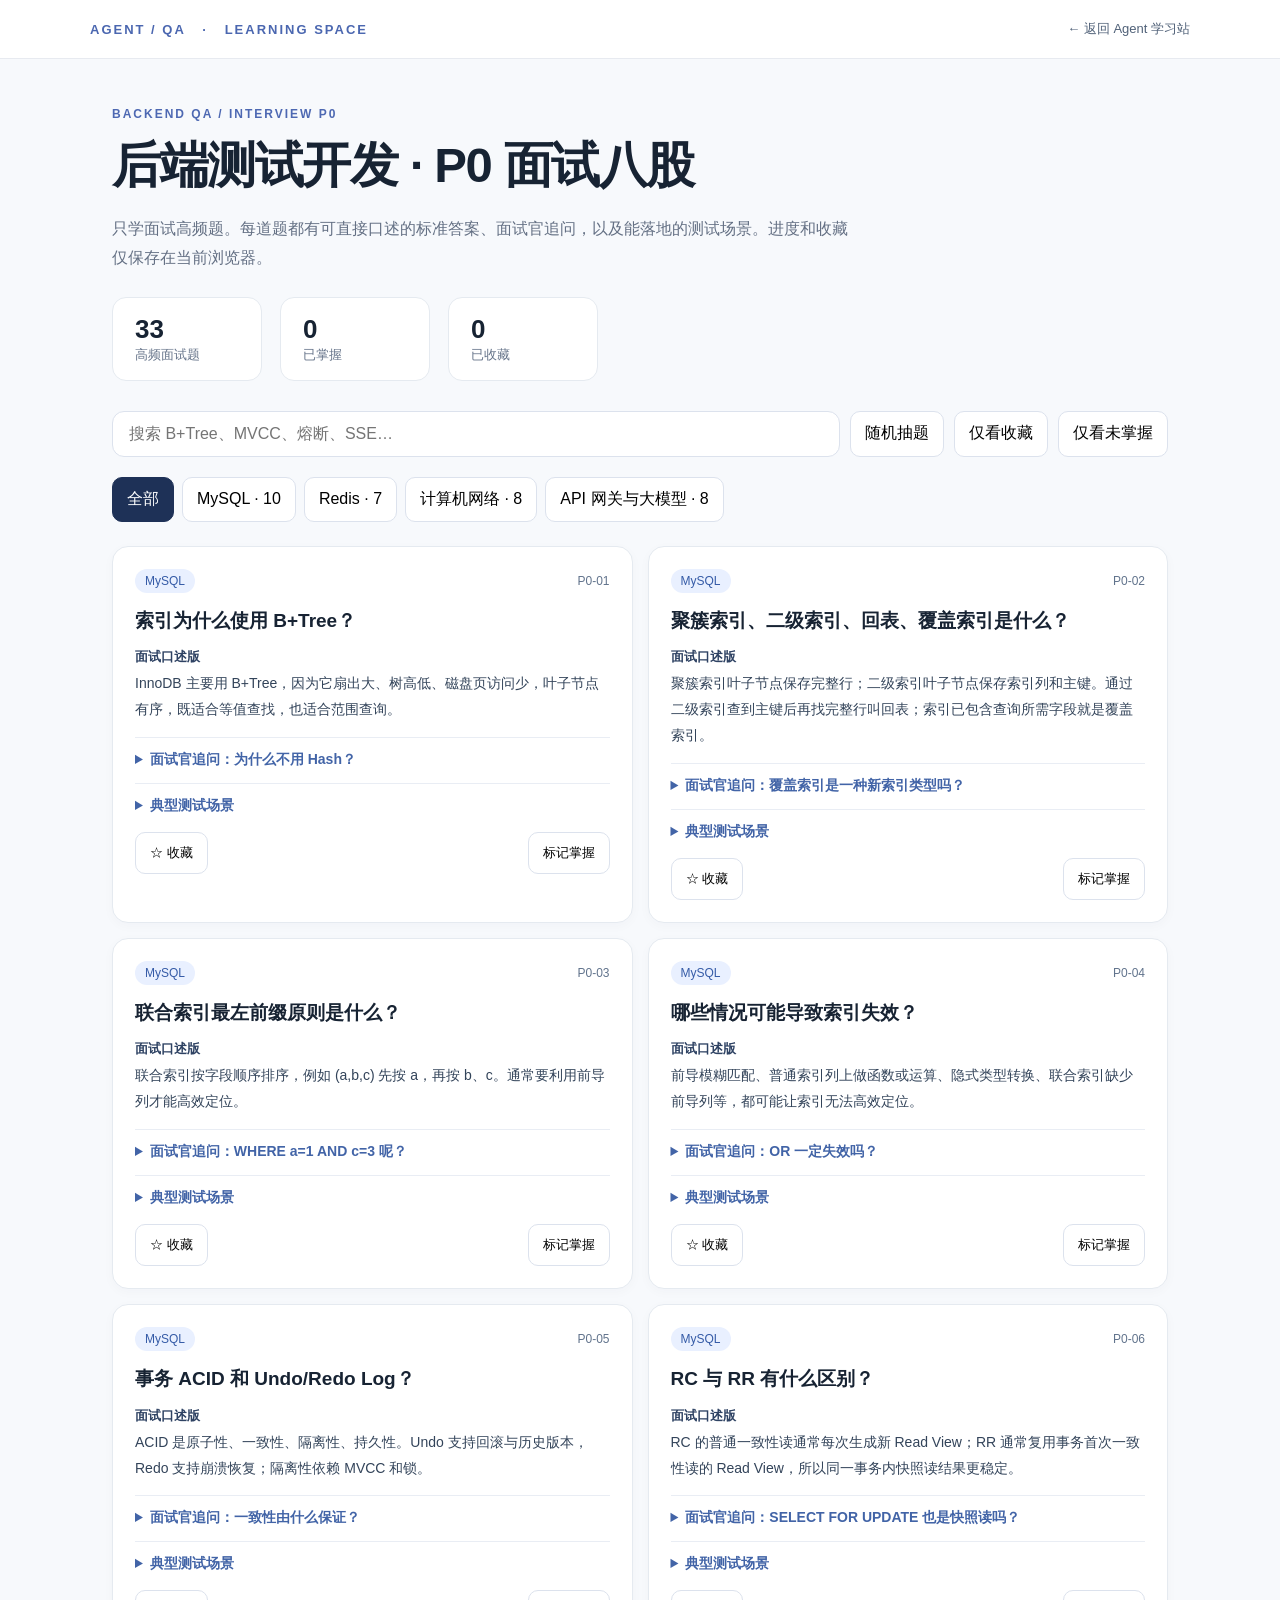
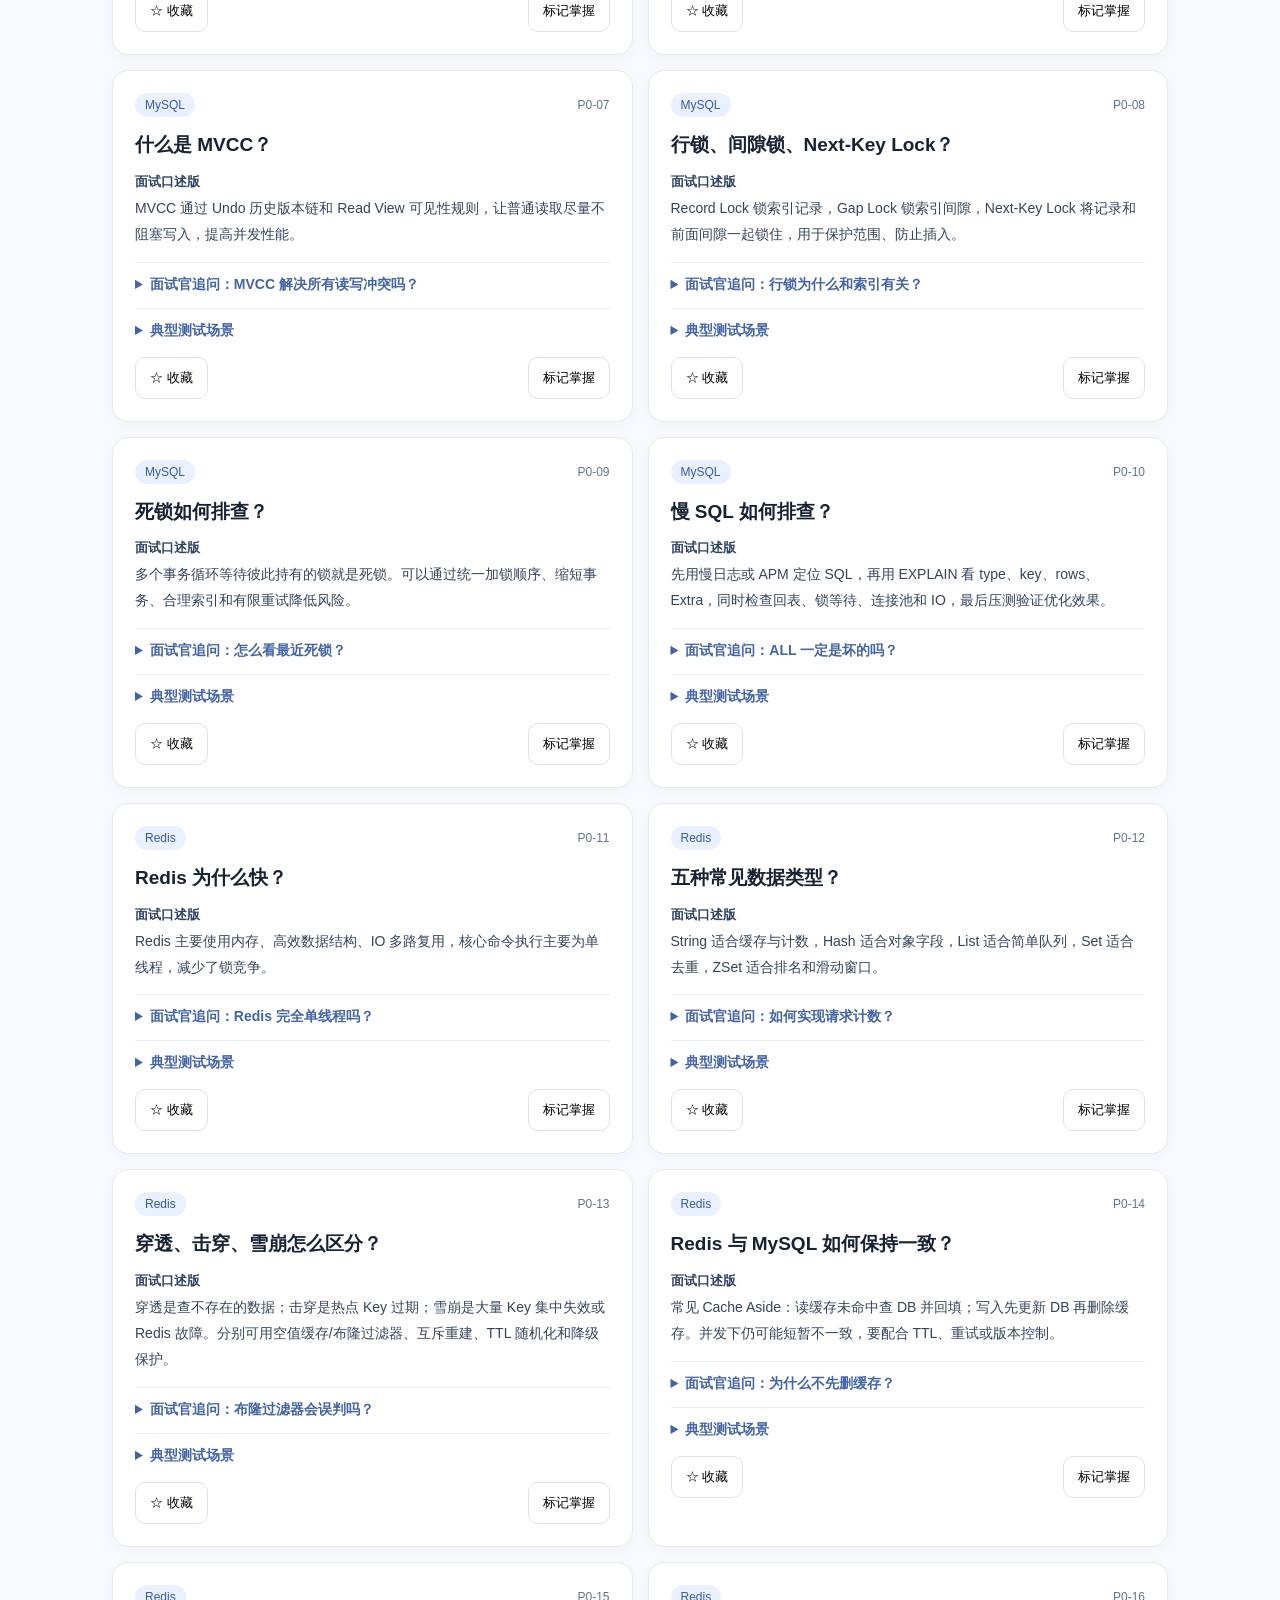
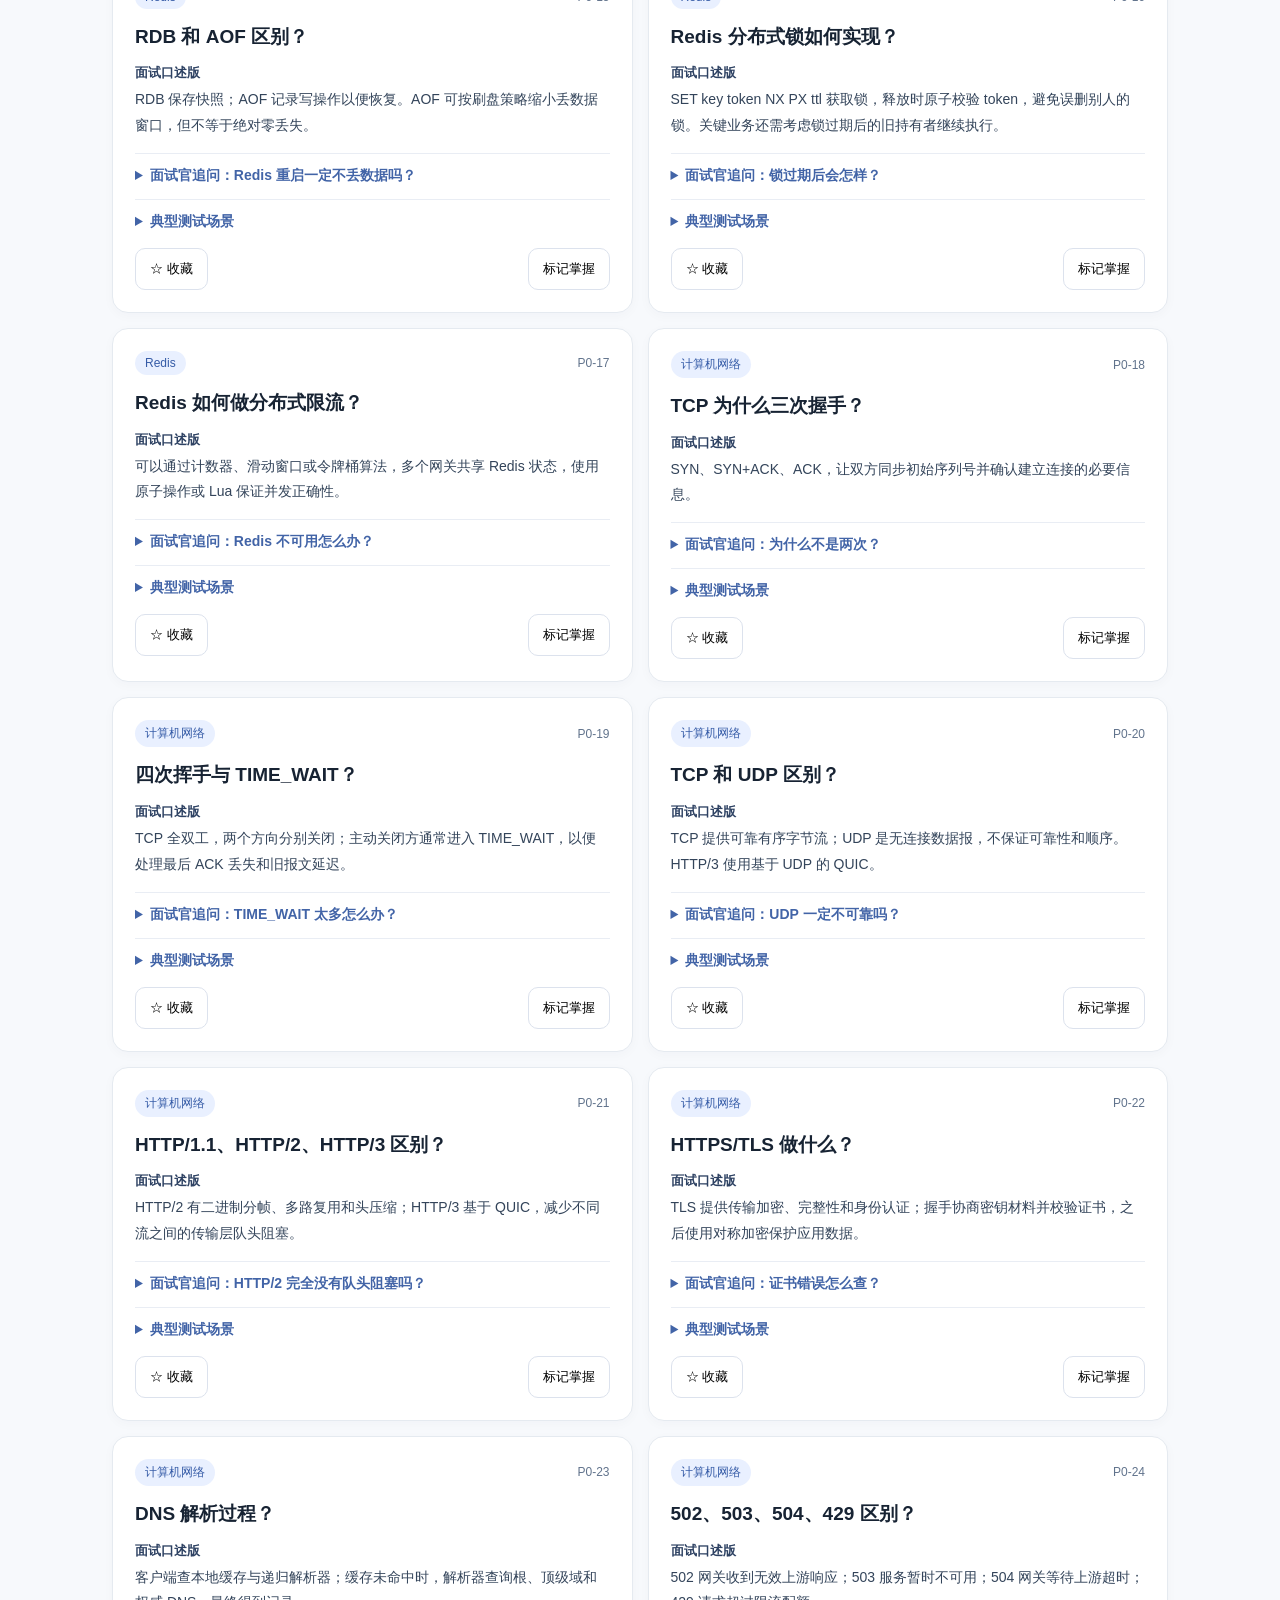
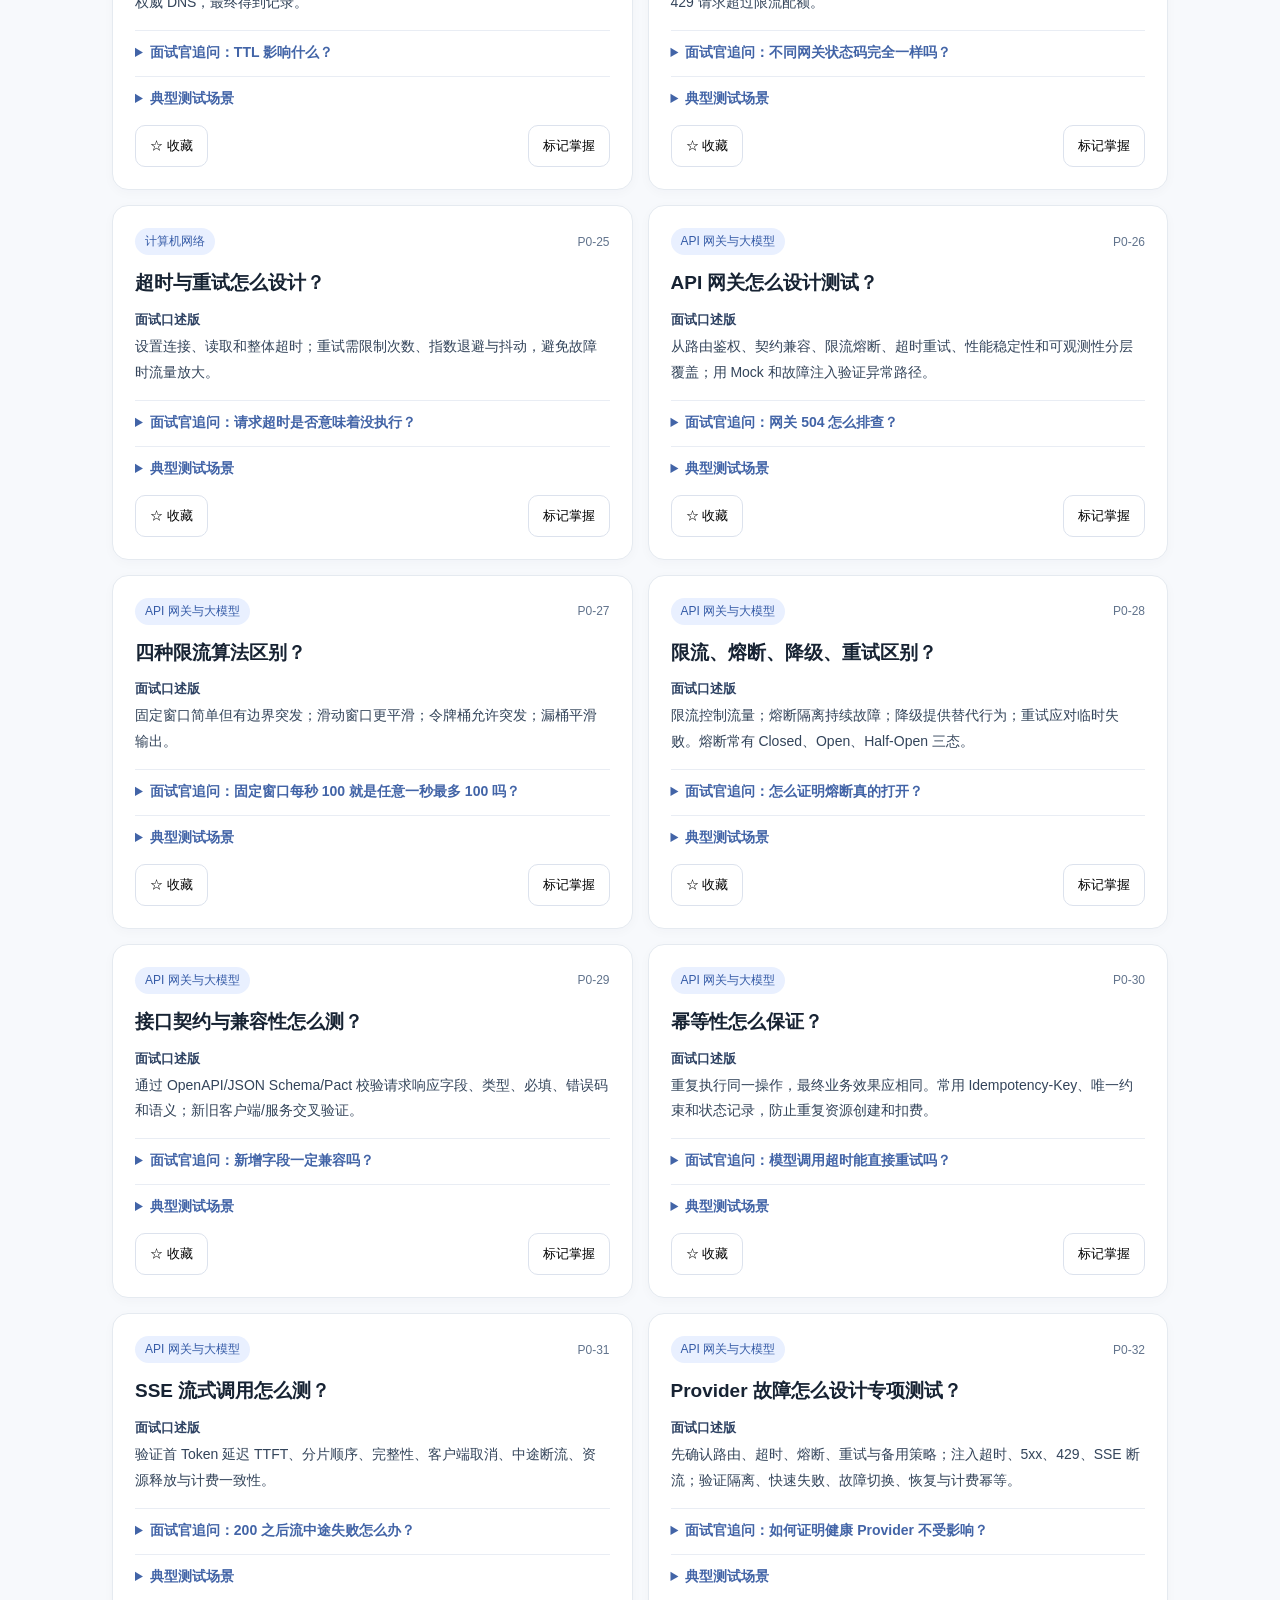
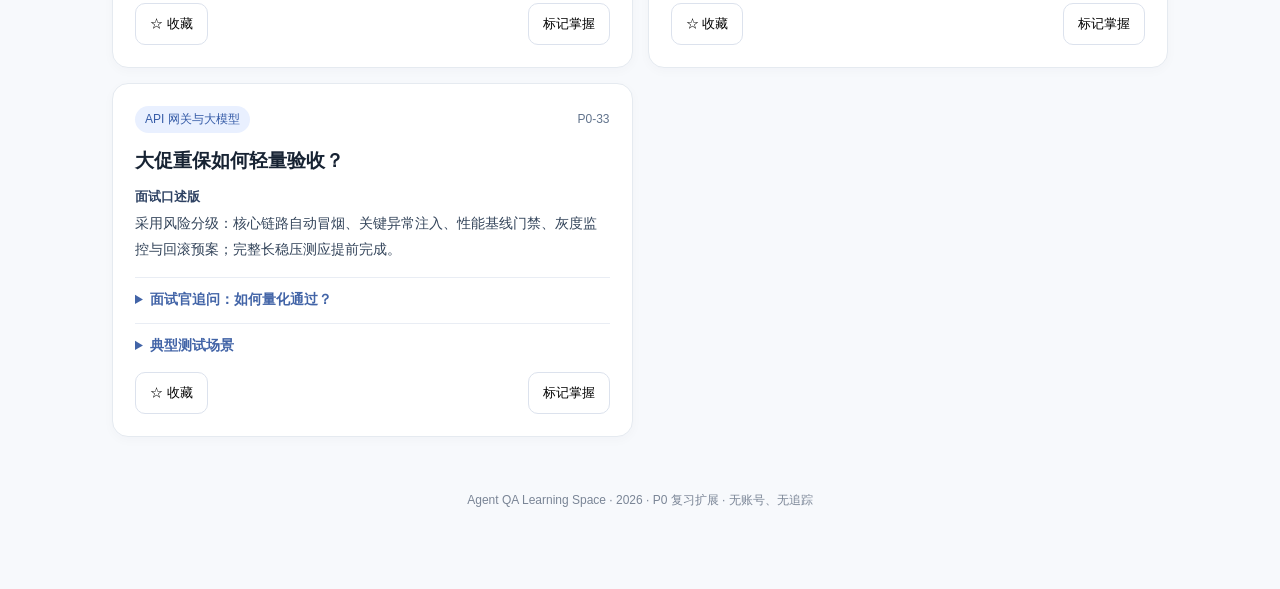
==== interview-p0/index.html @ be09062b "Add files via upload" ====
<!doctype html>
<html lang="zh-CN"><head><meta charset="utf-8"><meta name="viewport" content="width=device-width,initial-scale=1">
<title>P0 面试八股 · Agent QA 学习站</title><style>
:root{font-family:-apple-system,BlinkMacSystemFont,"Segoe UI",sans-serif;color:#172333;background:#f7f9fc}
*{box-sizing:border-box}body{margin:0}a{color:inherit}header{background:#fff;border-bottom:1px solid #e7eaf0;padding:20px max(22px,calc((100vw - 1100px)/2));display:flex;justify-content:space-between;align-items:center;gap:12px}
.brand{font-size:13px;letter-spacing:2px;font-weight:800;color:#4b67b0}.back{font-size:13px;text-decoration:none;color:#506178}
main{max-width:1100px;margin:auto;padding:48px 22px 80px}.eyebrow{font-size:12px;color:#4d68b2;letter-spacing:2px;font-weight:800}
h1{font-size:clamp(30px,5vw,49px);letter-spacing:-1.4px;margin:12px 0}p.lead{color:#647084;line-height:1.8;max-width:740px}
.stats{display:flex;gap:18px;flex-wrap:wrap;margin:24px 0 30px}.stat{background:white;border:1px solid #e5eaf0;padding:16px 22px;border-radius:14px;min-width:150px}.stat strong{font-size:26px;display:block}.stat small{color:#66748a}
.controls{display:flex;gap:10px;flex-wrap:wrap;margin:20px 0}.controls input{flex:1;min-width:220px;padding:13px 16px;border:1px solid #dce2ed;border-radius:12px;font:inherit}.controls button,.tabs button,.card button{border:1px solid #dce2ed;background:#fff;border-radius:10px;padding:11px 14px;cursor:pointer;font:inherit}.controls button:hover,.tabs button:hover,.card button:hover{border-color:#5478d1}
.tabs{display:flex;flex-wrap:wrap;gap:8px;margin:18px 0 24px}.tabs button.active{background:#1e3157;color:white;border-color:#1e3157}
.cards{display:grid;grid-template-columns:repeat(auto-fit,minmax(min(100%,450px),1fr));gap:15px}
.card{background:white;border:1px solid #e5eaf0;border-radius:16px;padding:22px;box-shadow:0 3px 12px #152a4b07}
.meta{display:flex;align-items:center;justify-content:space-between;gap:10px;color:#61738c;font-size:12px}.pill{background:#e9f0ff;color:#355ba7;border-radius:100px;padding:5px 10px}
h2{font-size:19px;line-height:1.45;margin:14px 0}.answer{line-height:1.85;color:#33445a;font-size:14px}.sub{font-weight:750;color:#2e4263;margin:14px 0 5px;font-size:13px}
details{border-top:1px solid #e9edf4;margin-top:14px;padding-top:13px}summary{cursor:pointer;color:#4264a7;font-size:14px;font-weight:700}details p{font-size:14px;line-height:1.7;color:#465a74}
.actions{display:flex;justify-content:space-between;align-items:center;margin-top:17px;gap:8px}.actions button{font-size:13px}.actions button.saved{background:#eaf7ef;color:#147e43;border-color:#c3e8d1}
footer{text-align:center;color:#7a8596;font-size:12px;margin-top:55px}.empty{padding:40px;text-align:center;color:#667}
</style></head>
<body><header><div class="brand">AGENT / QA &nbsp; · &nbsp; LEARNING SPACE</div><a class="back" href="../#/home">← 返回 Agent 学习站</a></header>
<main><div class="eyebrow">BACKEND QA / INTERVIEW P0</div><h1>后端测试开发 · P0 面试八股</h1>
<p class="lead">只学面试高频题。每道题都有可直接口述的标准答案、面试官追问，以及能落地的测试场景。进度和收藏仅保存在当前浏览器。</p>
<div class="stats"><div class="stat"><strong id="total">33</strong><small>高频面试题</small></div><div class="stat"><strong id="learned">0</strong><small>已掌握</small></div><div class="stat"><strong id="favorites">0</strong><small>已收藏</small></div></div>
<div class="controls"><input id="search" type="search" placeholder="搜索 B+Tree、MVCC、熔断、SSE…"><button id="random">随机抽题</button><button id="onlyFav">仅看收藏</button><button id="onlyTodo">仅看未掌握</button></div>
<div class="tabs" id="tabs"></div><div class="cards" id="cards"></div>
<footer>Agent QA Learning Space · 2026 · P0 复习扩展 · 无账号、无追踪</footer></main>
<script>
const questions=[{"id": "p0-01", "category": "MySQL", "question": "索引为什么使用 B+Tree？", "answer": "InnoDB 主要用 B+Tree，因为它扇出大、树高低、磁盘页访问少，叶子节点有序，既适合等值查找，也适合范围查询。", "followup": "为什么不用 Hash？", "followupAnswer": "Hash 适合等值定位，不支持普通 B+Tree 那样的有序范围扫描。", "test": "构造百万行数据，对比索引和全表扫描的执行计划、扫描行数与 P99。"}, {"id": "p0-02", "category": "MySQL", "question": "聚簇索引、二级索引、回表、覆盖索引是什么？", "answer": "聚簇索引叶子节点保存完整行；二级索引叶子节点保存索引列和主键。通过二级索引查到主键后再找完整行叫回表；索引已包含查询所需字段就是覆盖索引。", "followup": "覆盖索引是一种新索引类型吗？", "followupAnswer": "不是，是查询能够直接从索引获取全部所需字段的情况。", "test": "对比 SELECT * 和仅查索引列，检查 EXPLAIN 的 key、Extra 与耗时。"}, {"id": "p0-03", "category": "MySQL", "question": "联合索引最左前缀原则是什么？", "answer": "联合索引按字段顺序排序，例如 (a,b,c) 先按 a，再按 b、c。通常要利用前导列才能高效定位。", "followup": "WHERE a=1 AND c=3 呢？", "followupAnswer": "通常可以用 a 定位，c 可能参与索引条件过滤；是否使用取决于执行计划。", "test": "设计 a、ab、abc、b、ac 条件，对比 EXPLAIN。"}, {"id": "p0-04", "category": "MySQL", "question": "哪些情况可能导致索引失效？", "answer": "前导模糊匹配、普通索引列上做函数或运算、隐式类型转换、联合索引缺少前导列等，都可能让索引无法高效定位。", "followup": "OR 一定失效吗？", "followupAnswer": "不一定，优化器可能选择 Index Merge 等执行计划。", "test": "针对不同 WHERE 写法运行 EXPLAIN，并验证实际扫描量。"}, {"id": "p0-05", "category": "MySQL", "question": "事务 ACID 和 Undo/Redo Log？", "answer": "ACID 是原子性、一致性、隔离性、持久性。Undo 支持回滚与历史版本，Redo 支持崩溃恢复；隔离性依赖 MVCC 和锁。", "followup": "一致性由什么保证？", "followupAnswer": "数据库约束、事务机制与正确的业务逻辑共同保证。", "test": "模拟多步骤写入中途失败，验证回滚和业务约束。"}, {"id": "p0-06", "category": "MySQL", "question": "RC 与 RR 有什么区别？", "answer": "RC 的普通一致性读通常每次生成新 Read View；RR 通常复用事务首次一致性读的 Read View，所以同一事务内快照读结果更稳定。", "followup": "SELECT FOR UPDATE 也是快照读吗？", "followupAnswer": "不是，它是当前读，行为不同于普通 SELECT。", "test": "两个事务交错读写，分别在 RC 和 RR 下验证读取结果。"}, {"id": "p0-07", "category": "MySQL", "question": "什么是 MVCC？", "answer": "MVCC 通过 Undo 历史版本链和 Read View 可见性规则，让普通读取尽量不阻塞写入，提高并发性能。", "followup": "MVCC 解决所有读写冲突吗？", "followupAnswer": "不是，当前读和写入仍需要锁机制。", "test": "并发更新时验证普通 SELECT 与 SELECT FOR UPDATE 的行为。"}, {"id": "p0-08", "category": "MySQL", "question": "行锁、间隙锁、Next-Key Lock？", "answer": "Record Lock 锁索引记录，Gap Lock 锁索引间隙，Next-Key Lock 将记录和前面间隙一起锁住，用于保护范围、防止插入。", "followup": "行锁为什么和索引有关？", "followupAnswer": "InnoDB 行级锁主要加在索引记录上，访问路径会影响锁定范围。", "test": "两个事务执行范围更新和插入，验证锁等待及超时。"}, {"id": "p0-09", "category": "MySQL", "question": "死锁如何排查？", "answer": "多个事务循环等待彼此持有的锁就是死锁。可以通过统一加锁顺序、缩短事务、合理索引和有限重试降低风险。", "followup": "怎么看最近死锁？", "followupAnswer": "SHOW ENGINE INNODB STATUS。", "test": "两事务反向更新两行，验证死锁检测、回滚和重试。"}, {"id": "p0-10", "category": "MySQL", "question": "慢 SQL 如何排查？", "answer": "先用慢日志或 APM 定位 SQL，再用 EXPLAIN 看 type、key、rows、Extra，同时检查回表、锁等待、连接池和 IO，最后压测验证优化效果。", "followup": "ALL 一定是坏的吗？", "followupAnswer": "不是，小表全表扫描可能更快。", "test": "对比优化前后的 P95/P99、扫描行数和资源使用率。"}, {"id": "p0-11", "category": "Redis", "question": "Redis 为什么快？", "answer": "Redis 主要使用内存、高效数据结构、IO 多路复用，核心命令执行主要为单线程，减少了锁竞争。", "followup": "Redis 完全单线程吗？", "followupAnswer": "不是，网络 IO、持久化等可以使用其他线程或进程。", "test": "压测 GET/SET，观察吞吐、延迟与内存。"}, {"id": "p0-12", "category": "Redis", "question": "五种常见数据类型？", "answer": "String 适合缓存与计数，Hash 适合对象字段，List 适合简单队列，Set 适合去重，ZSet 适合排名和滑动窗口。", "followup": "如何实现请求计数？", "followupAnswer": "可以用 INCR；计数与 TTL 需要原子化组合以避免竞态。", "test": "并发计数检查是否丢增量、是否正确过期。"}, {"id": "p0-13", "category": "Redis", "question": "穿透、击穿、雪崩怎么区分？", "answer": "穿透是查不存在的数据；击穿是热点 Key 过期；雪崩是大量 Key 集中失效或 Redis 故障。分别可用空值缓存/布隆过滤器、互斥重建、TTL 随机化和降级保护。", "followup": "布隆过滤器会误判吗？", "followupAnswer": "可能误判存在，正常情况下不会误判已加入元素不存在。", "test": "模拟不存在 Key、热点 Key 过期和批量 TTL 到期。"}, {"id": "p0-14", "category": "Redis", "question": "Redis 与 MySQL 如何保持一致？", "answer": "常见 Cache Aside：读缓存未命中查 DB 并回填；写入先更新 DB 再删除缓存。并发下仍可能短暂不一致，要配合 TTL、重试或版本控制。", "followup": "为什么不先删缓存？", "followupAnswer": "可能在数据库更新前被其他请求回填旧值。", "test": "注入删除缓存失败和并发旧值回填。"}, {"id": "p0-15", "category": "Redis", "question": "RDB 和 AOF 区别？", "answer": "RDB 保存快照；AOF 记录写操作以便恢复。AOF 可按刷盘策略缩小丢数据窗口，但不等于绝对零丢失。", "followup": "Redis 重启一定不丢数据吗？", "followupAnswer": "不一定，取决于持久化和故障时机。", "test": "写入后模拟进程故障，核对恢复结果。"}, {"id": "p0-16", "category": "Redis", "question": "Redis 分布式锁如何实现？", "answer": "SET key token NX PX ttl 获取锁，释放时原子校验 token，避免误删别人的锁。关键业务还需考虑锁过期后的旧持有者继续执行。", "followup": "锁过期后会怎样？", "followupAnswer": "可能两个客户端同时执行，需 fencing token 或条件更新保护关键写入。", "test": "模拟锁过期、客户端卡顿和竞争释放。"}, {"id": "p0-17", "category": "Redis", "question": "Redis 如何做分布式限流？", "answer": "可以通过计数器、滑动窗口或令牌桶算法，多个网关共享 Redis 状态，使用原子操作或 Lua 保证并发正确性。", "followup": "Redis 不可用怎么办？", "followupAnswer": "按业务设计 Fail-open 或 Fail-closed，并验证告警与恢复。", "test": "多网关并发验证全局阈值、租户隔离与窗口边界。"}, {"id": "p0-18", "category": "计算机网络", "question": "TCP 为什么三次握手？", "answer": "SYN、SYN+ACK、ACK，让双方同步初始序列号并确认建立连接的必要信息。", "followup": "为什么不是两次？", "followupAnswer": "服务端需要确认客户端收到了自己的 SYN。", "test": "模拟连接建立超时和 SYN 丢包。"}, {"id": "p0-19", "category": "计算机网络", "question": "四次挥手与 TIME_WAIT？", "answer": "TCP 全双工，两个方向分别关闭；主动关闭方通常进入 TIME_WAIT，以便处理最后 ACK 丢失和旧报文延迟。", "followup": "TIME_WAIT 太多怎么办？", "followupAnswer": "优先检查短连接频率和连接复用，避免盲目改系统参数。", "test": "压测短连接，观察端口和连接状态。"}, {"id": "p0-20", "category": "计算机网络", "question": "TCP 和 UDP 区别？", "answer": "TCP 提供可靠有序字节流；UDP 是无连接数据报，不保证可靠性和顺序。HTTP/3 使用基于 UDP 的 QUIC。", "followup": "UDP 一定不可靠吗？", "followupAnswer": "UDP 本身不保证，但应用层协议可以实现可靠性。", "test": "注入丢包、乱序和延迟。"}, {"id": "p0-21", "category": "计算机网络", "question": "HTTP/1.1、HTTP/2、HTTP/3 区别？", "answer": "HTTP/2 有二进制分帧、多路复用和头压缩；HTTP/3 基于 QUIC，减少不同流之间的传输层队头阻塞。", "followup": "HTTP/2 完全没有队头阻塞吗？", "followupAnswer": "不是，仍可能受到 TCP 层队头阻塞影响。", "test": "验证协议协商、连接复用和并发流。"}, {"id": "p0-22", "category": "计算机网络", "question": "HTTPS/TLS 做什么？", "answer": "TLS 提供传输加密、完整性和身份认证；握手协商密钥材料并校验证书，之后使用对称加密保护应用数据。", "followup": "证书错误怎么查？", "followupAnswer": "检查过期、域名匹配、信任链和 TLS 兼容性。", "test": "模拟过期证书和错误域名。"}, {"id": "p0-23", "category": "计算机网络", "question": "DNS 解析过程？", "answer": "客户端查本地缓存与递归解析器；缓存未命中时，解析器查询根、顶级域和权威 DNS，最终得到记录。", "followup": "TTL 影响什么？", "followupAnswer": "影响缓存有效时间和变更传播速度。", "test": "模拟解析失败、超时和切换 IP。"}, {"id": "p0-24", "category": "计算机网络", "question": "502、503、504、429 区别？", "answer": "502 网关收到无效上游响应；503 服务暂时不可用；504 网关等待上游超时；429 请求超过限流配额。", "followup": "不同网关状态码完全一样吗？", "followupAnswer": "不一定，要以产品映射规则和配置为准。", "test": "注入连接重置、过载、延迟和限流。"}, {"id": "p0-25", "category": "计算机网络", "question": "超时与重试怎么设计？", "answer": "设置连接、读取和整体超时；重试需限制次数、指数退避与抖动，避免故障时流量放大。", "followup": "请求超时是否意味着没执行？", "followupAnswer": "不意味着，可能服务端已完成但响应丢失。", "test": "模拟请求已执行但响应丢失，验证幂等。"}, {"id": "p0-26", "category": "API 网关与大模型", "question": "API 网关怎么设计测试？", "answer": "从路由鉴权、契约兼容、限流熔断、超时重试、性能稳定性和可观测性分层覆盖；用 Mock 和故障注入验证异常路径。", "followup": "网关 504 怎么排查？", "followupAnswer": "通过 Trace 区分连接上游超时、首字节超时和读取超时。", "test": "用可控 Mock Provider 覆盖 200、429、5xx、超时、断流。"}, {"id": "p0-27", "category": "API 网关与大模型", "question": "四种限流算法区别？", "answer": "固定窗口简单但有边界突发；滑动窗口更平滑；令牌桶允许突发；漏桶平滑输出。", "followup": "固定窗口每秒 100 就是任意一秒最多 100 吗？", "followupAnswer": "不是，窗口边界可能短时间通过更多。", "test": "测试临界阈值、边界突发、分布式全局计数。"}, {"id": "p0-28", "category": "API 网关与大模型", "question": "限流、熔断、降级、重试区别？", "answer": "限流控制流量；熔断隔离持续故障；降级提供替代行为；重试应对临时失败。熔断常有 Closed、Open、Half-Open 三态。", "followup": "怎么证明熔断真的打开？", "followupAnswer": "不仅看响应，还要检查故障 Provider 实际收到的请求数下降。", "test": "模拟持续 5xx、冷却期、半开探测与恢复。"}, {"id": "p0-29", "category": "API 网关与大模型", "question": "接口契约与兼容性怎么测？", "answer": "通过 OpenAPI/JSON Schema/Pact 校验请求响应字段、类型、必填、错误码和语义；新旧客户端/服务交叉验证。", "followup": "新增字段一定兼容吗？", "followupAnswer": "不一定，严格拒绝未知字段的客户端可能失败。", "test": "删除字段、改类型、改必填和错误码变更回归。"}, {"id": "p0-30", "category": "API 网关与大模型", "question": "幂等性怎么保证？", "answer": "重复执行同一操作，最终业务效果应相同。常用 Idempotency-Key、唯一约束和状态记录，防止重复资源创建和扣费。", "followup": "模型调用超时能直接重试吗？", "followupAnswer": "不能盲目重试，模型可能已执行或计费。", "test": "相同 Key 并发提交、响应丢失后重试。"}, {"id": "p0-31", "category": "API 网关与大模型", "question": "SSE 流式调用怎么测？", "answer": "验证首 Token 延迟 TTFT、分片顺序、完整性、客户端取消、中途断流、资源释放与计费一致性。", "followup": "200 之后流中途失败怎么办？", "followupAnswer": "HTTP 状态码通常不能改为 500，需要流内错误或异常关闭语义。", "test": "输出部分 Token 后断连、慢客户端和取消。"}, {"id": "p0-32", "category": "API 网关与大模型", "question": "Provider 故障怎么设计专项测试？", "answer": "先确认路由、超时、熔断、重试与备用策略；注入超时、5xx、429、SSE 断流；验证隔离、快速失败、故障切换、恢复与计费幂等。", "followup": "如何证明健康 Provider 不受影响？", "followupAnswer": "同时测健康 Provider 的成功率、P99 和吞吐，检查共享连接池与队列。", "test": "A 故障、B/C 正常，检查熔断前后和恢复期指标。"}, {"id": "p0-33", "category": "API 网关与大模型", "question": "大促重保如何轻量验收？", "answer": "采用风险分级：核心链路自动冒烟、关键异常注入、性能基线门禁、灰度监控与回滚预案；完整长稳压测应提前完成。", "followup": "如何量化通过？", "followupAnswer": "按事先约定的成功率、P99、容量、熔断恢复和资源阈值判定。", "test": "灰度前后对比 SLI、告警和故障恢复。"}];
const categories=['全部',...new Set(questions.map(x=>x.category))];
const key='agentqa-interview-p0-v1';
let saved={};try{saved=JSON.parse(localStorage.getItem(key)||'{}')}catch{}
let category='全部',favOnly=false,todoOnly=false,randomId=null;
const $=s=>document.querySelector(s),esc=s=>String(s).replace(/[&<>"']/g,c=>({'&':'&amp;','<':'&lt;','>':'&gt;','"':'&quot;',"'":'&#39;'}[c]));
const persist=()=>{try{localStorage.setItem(key,JSON.stringify(saved))}catch{}};
function render(){
 const query=$('#search').value.trim().toLowerCase();
 $('#total').textContent=questions.length;$('#learned').textContent=questions.filter(x=>saved[x.id]?.learned).length;$('#favorites').textContent=questions.filter(x=>saved[x.id]?.favorite).length;
 $('#tabs').innerHTML=categories.map(c=>`<button data-cat="${esc(c)}" class="${category===c?'active':''}">${esc(c)}${c==='全部'?'':` · ${questions.filter(x=>x.category===c).length}`}</button>`).join('');
 let list=questions.filter(x=>(category==='全部'||x.category===category)&&(!favOnly||saved[x.id]?.favorite)&&(!todoOnly||!saved[x.id]?.learned)&&(!randomId||x.id===randomId)&&[x.question,x.answer,x.followup,x.test,x.category].join(' ').toLowerCase().includes(query));
 $('#cards').innerHTML=list.length?list.map(x=>`<article class="card"><div class="meta"><span class="pill">${esc(x.category)}</span><span>${esc(x.id.toUpperCase())}</span></div>
 <h2>${esc(x.question)}</h2><div class="sub">面试口述版</div><div class="answer">${esc(x.answer)}</div>
 <details><summary>面试官追问：${esc(x.followup)}</summary><p>${esc(x.followupAnswer)}</p></details>
 <details><summary>典型测试场景</summary><p>${esc(x.test)}</p></details>
 <div class="actions"><button data-action="favorite" data-id="${x.id}" class="${saved[x.id]?.favorite?'saved':''}">${saved[x.id]?.favorite?'★ 已收藏':'☆ 收藏'}</button>
 <button data-action="learned" data-id="${x.id}" class="${saved[x.id]?.learned?'saved':''}">${saved[x.id]?.learned?'✓ 已掌握':'标记掌握'}</button></div></article>`).join(''):'<div class="empty">没有符合条件的题目，试试清空筛选。</div>';
 $('#onlyFav').style.background=favOnly?'#e9f0ff':'white';$('#onlyTodo').style.background=todoOnly?'#e9f0ff':'white';
}
document.addEventListener('click',e=>{
 const cat=e.target.closest('[data-cat]');if(cat){category=cat.dataset.cat;randomId=null;render();return}
 const act=e.target.closest('[data-action]');if(act){const id=act.dataset.id; saved[id]??={};saved[id][act.dataset.action]=!saved[id][act.dataset.action];persist();render()}
});
$('#search').addEventListener('input',()=>{randomId=null;render()});
$('#onlyFav').onclick=()=>{favOnly=!favOnly;randomId=null;render()};
$('#onlyTodo').onclick=()=>{todoOnly=!todoOnly;randomId=null;render()};
$('#random').onclick=()=>{const pool=questions.filter(x=>category==='全部'||x.category===category);randomId=pool[Math.floor(Math.random()*pool.length)].id;favOnly=false;todoOnly=false;$('#search').value='';render();window.scrollTo({top:0,behavior:'smooth'})};
render();
</script></body></html>
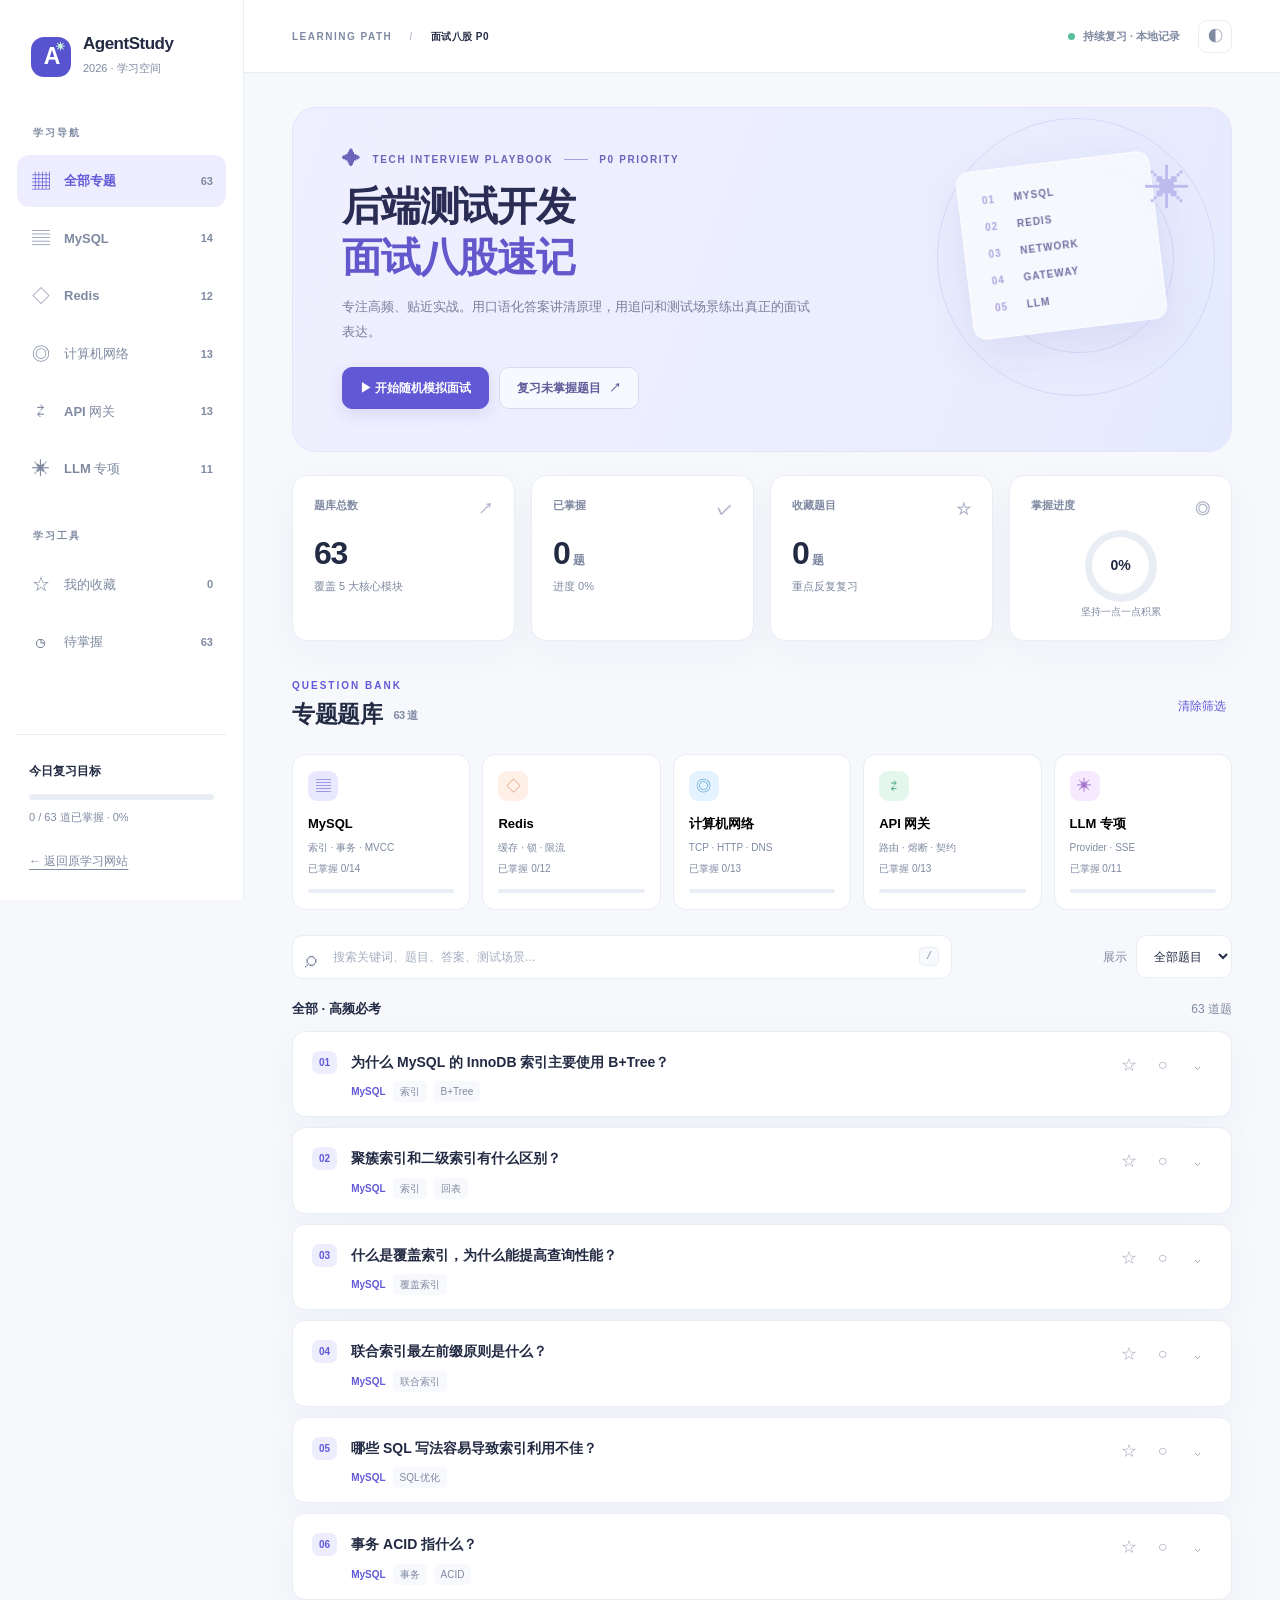
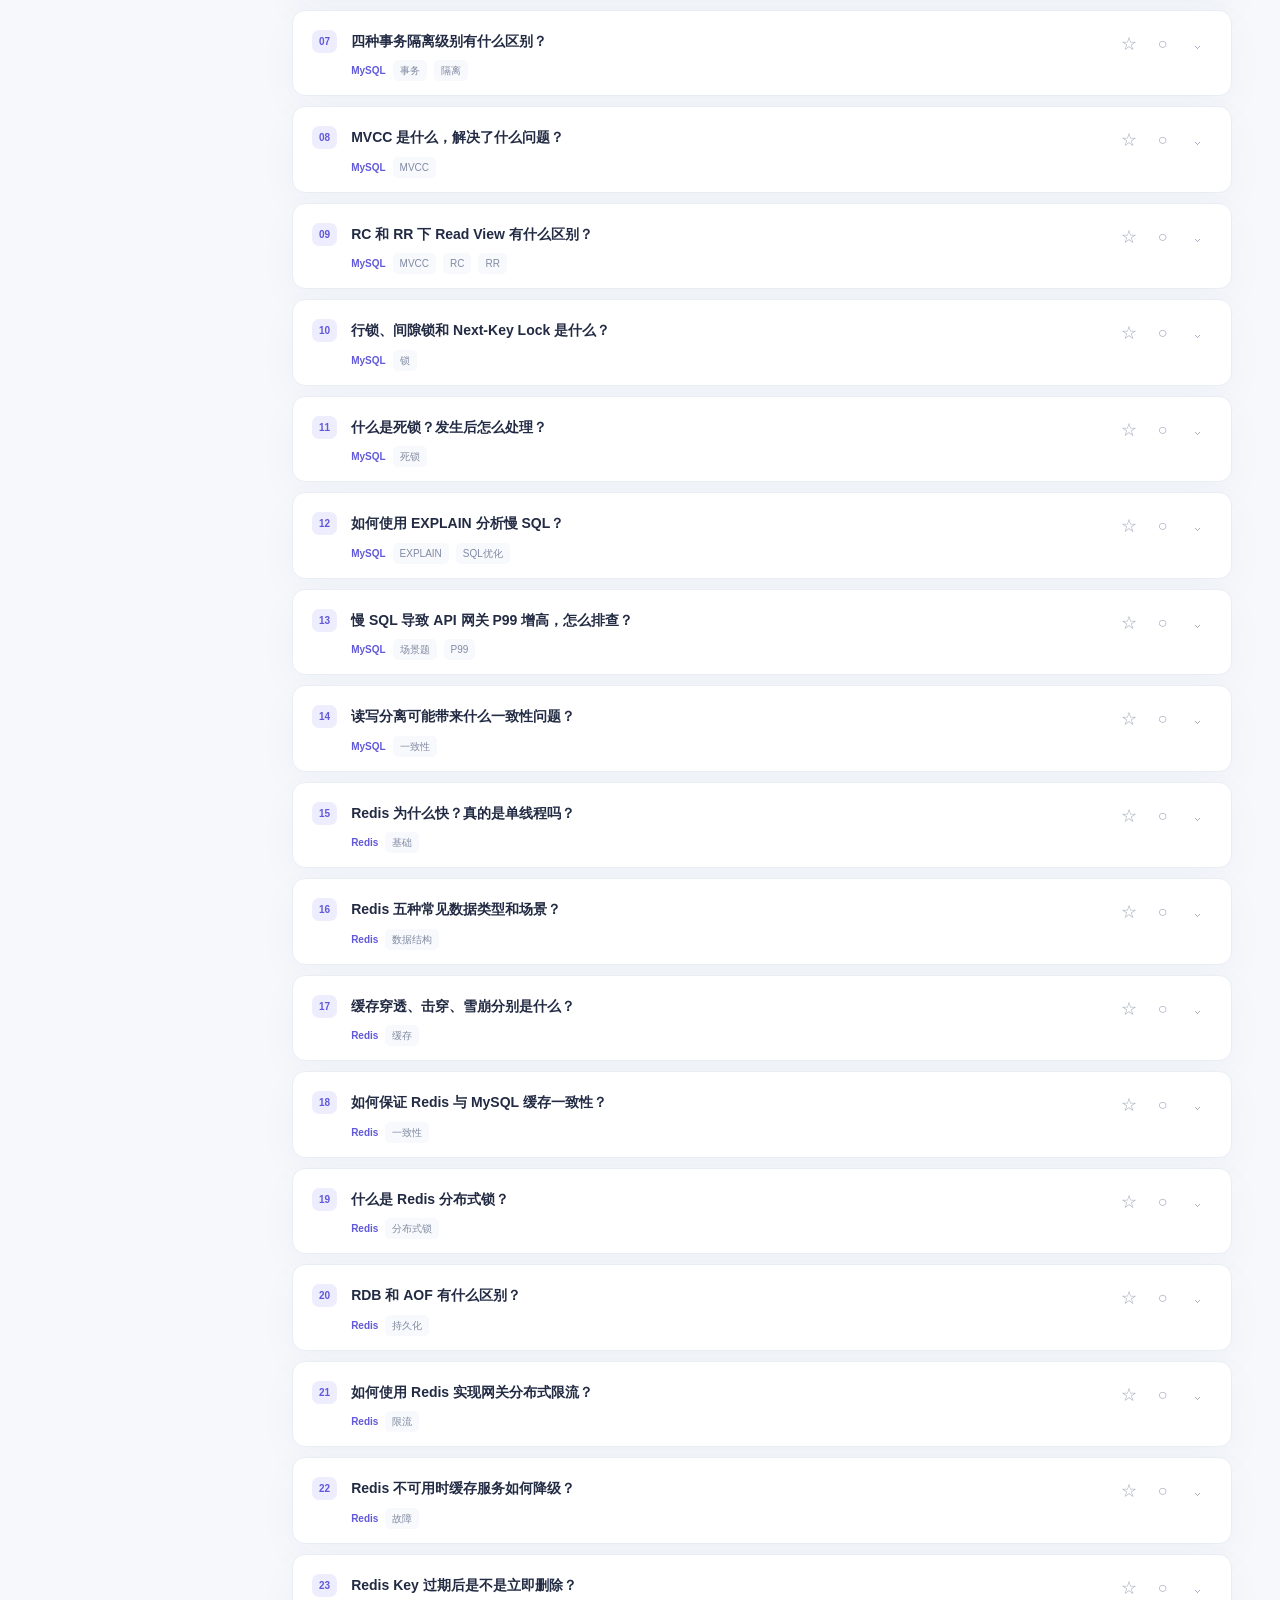
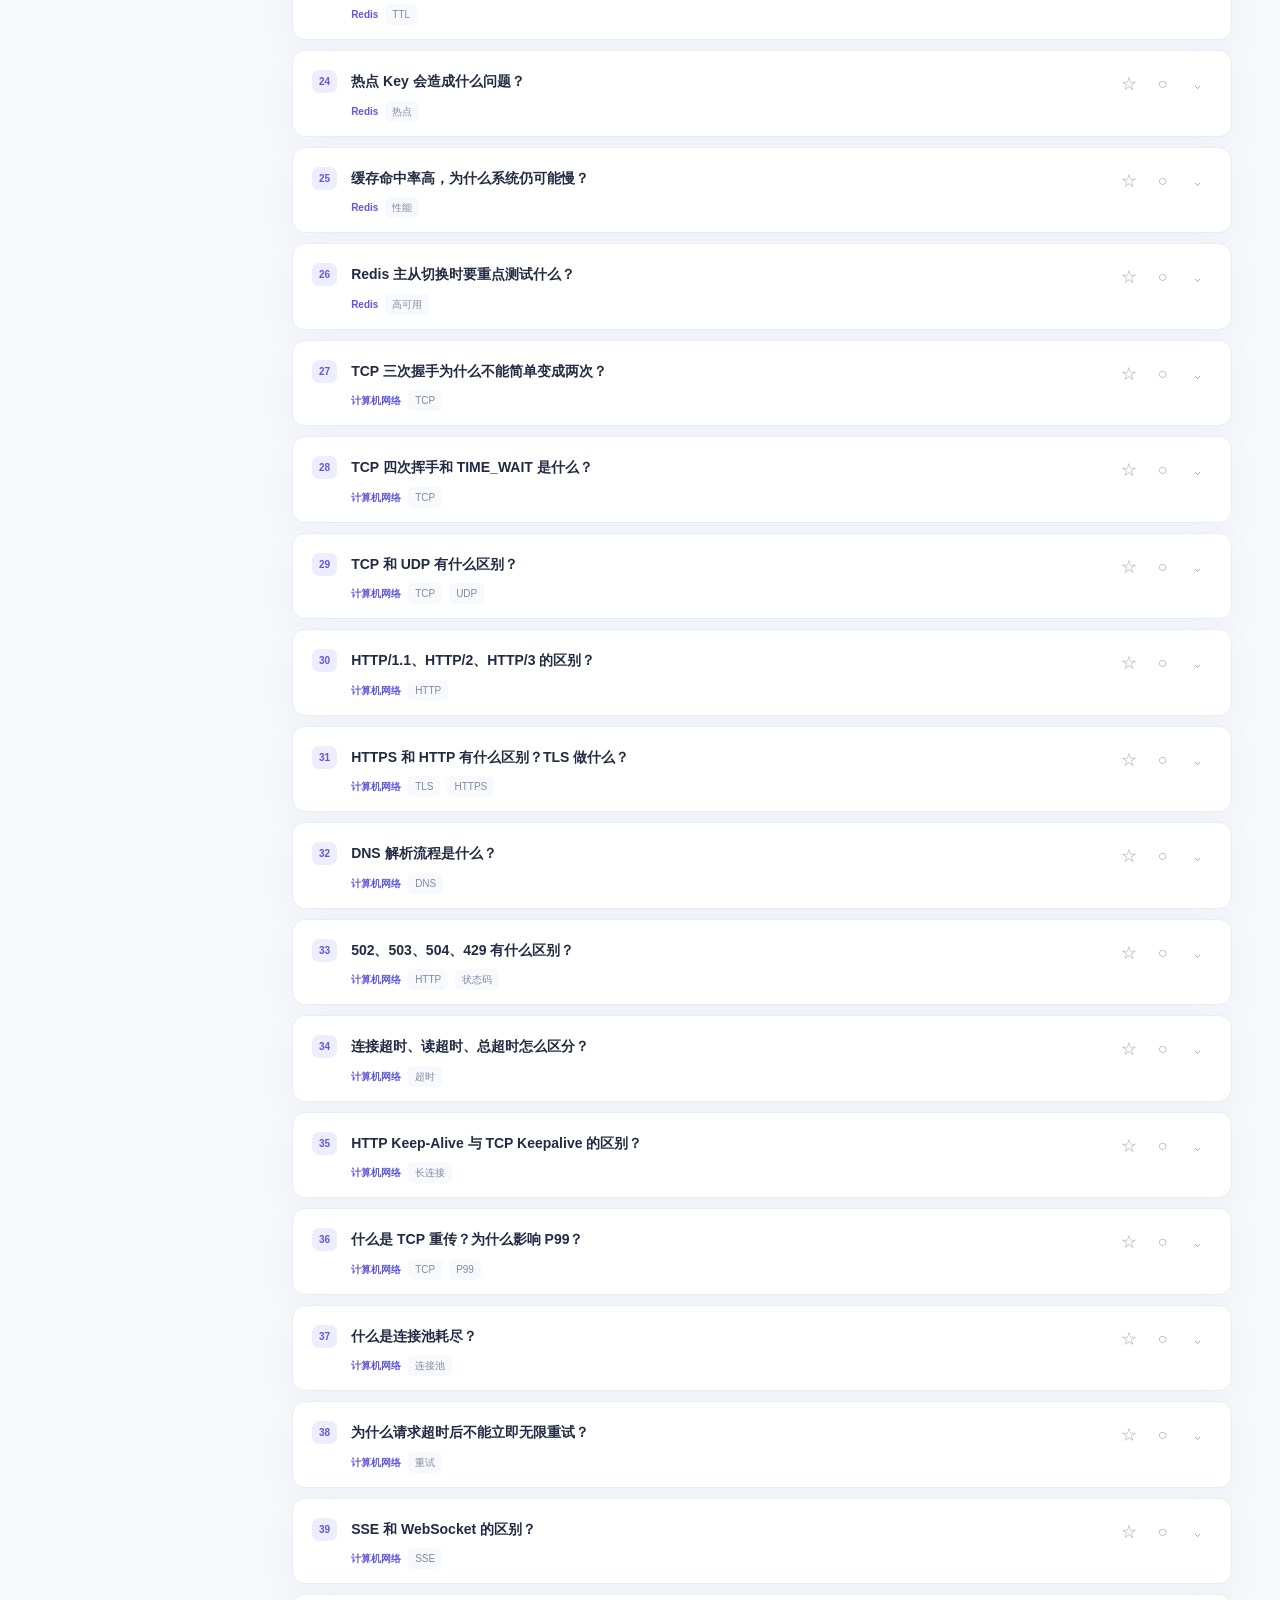
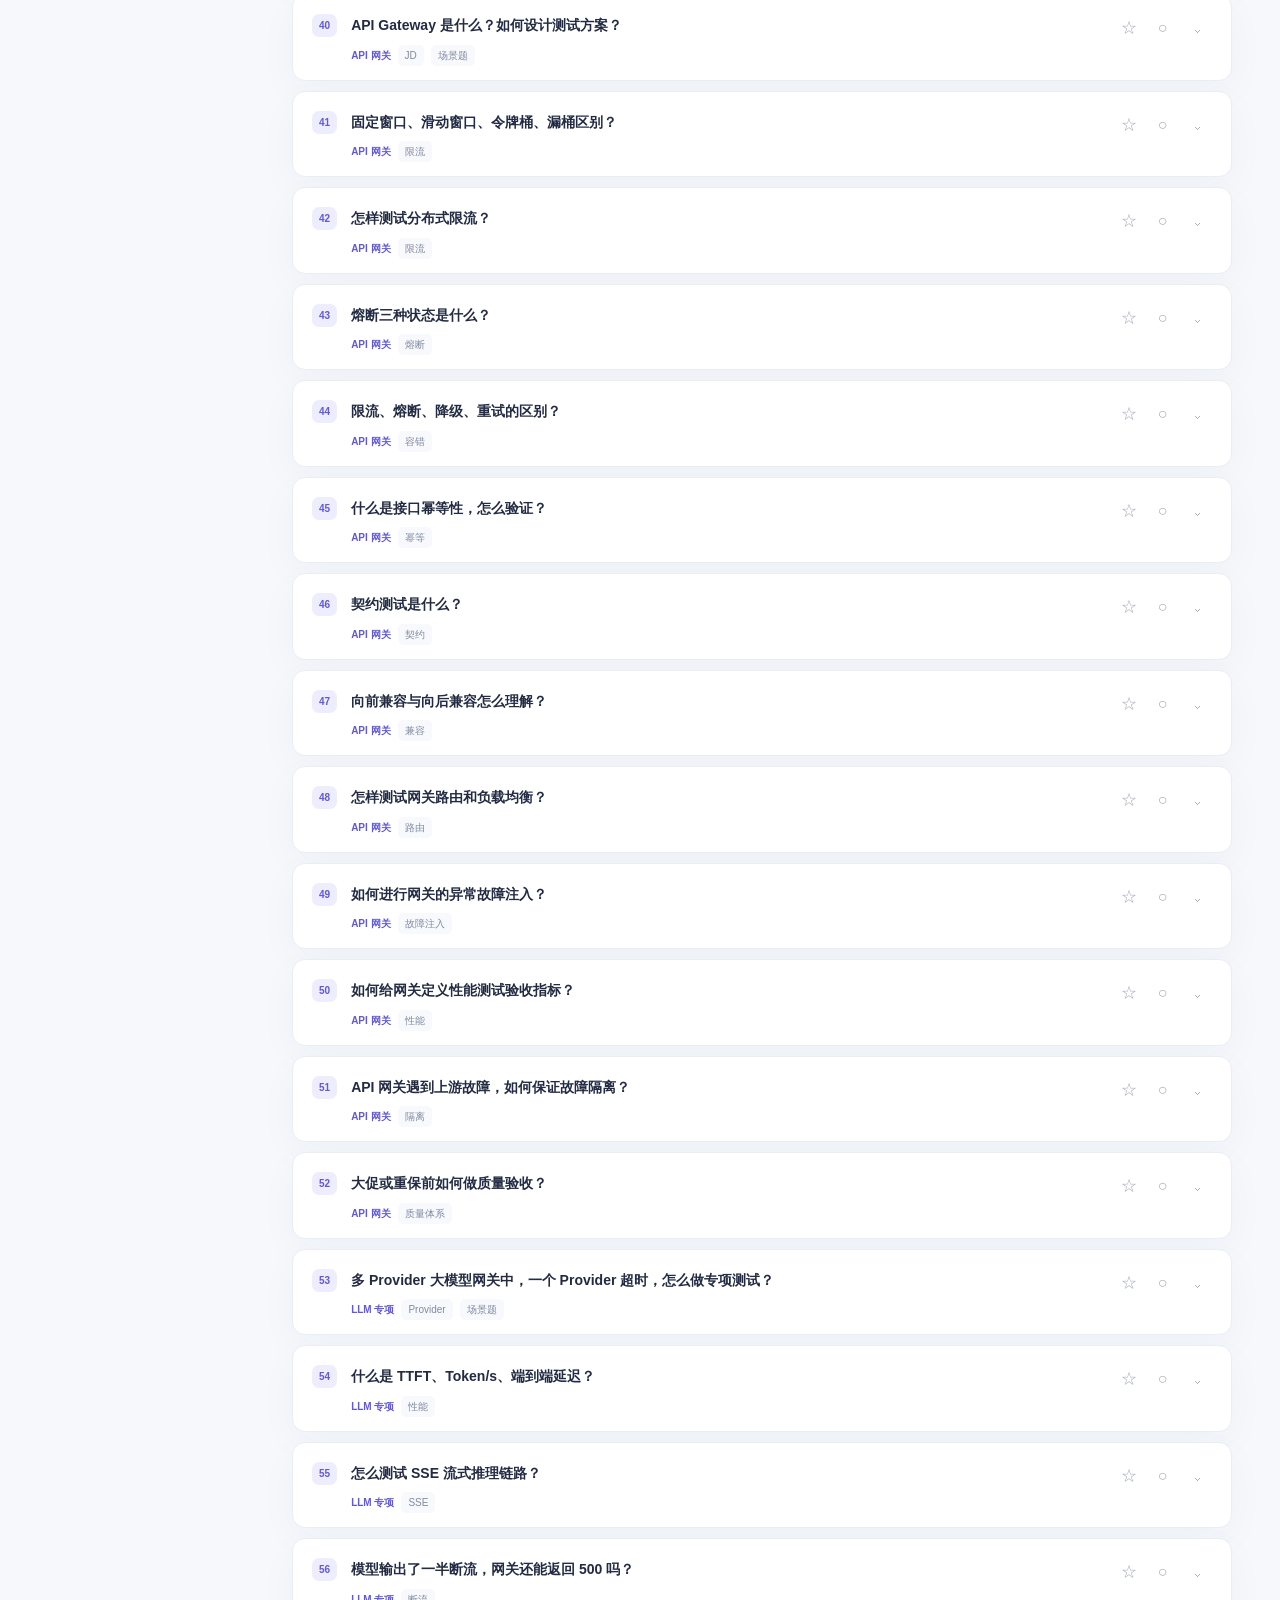
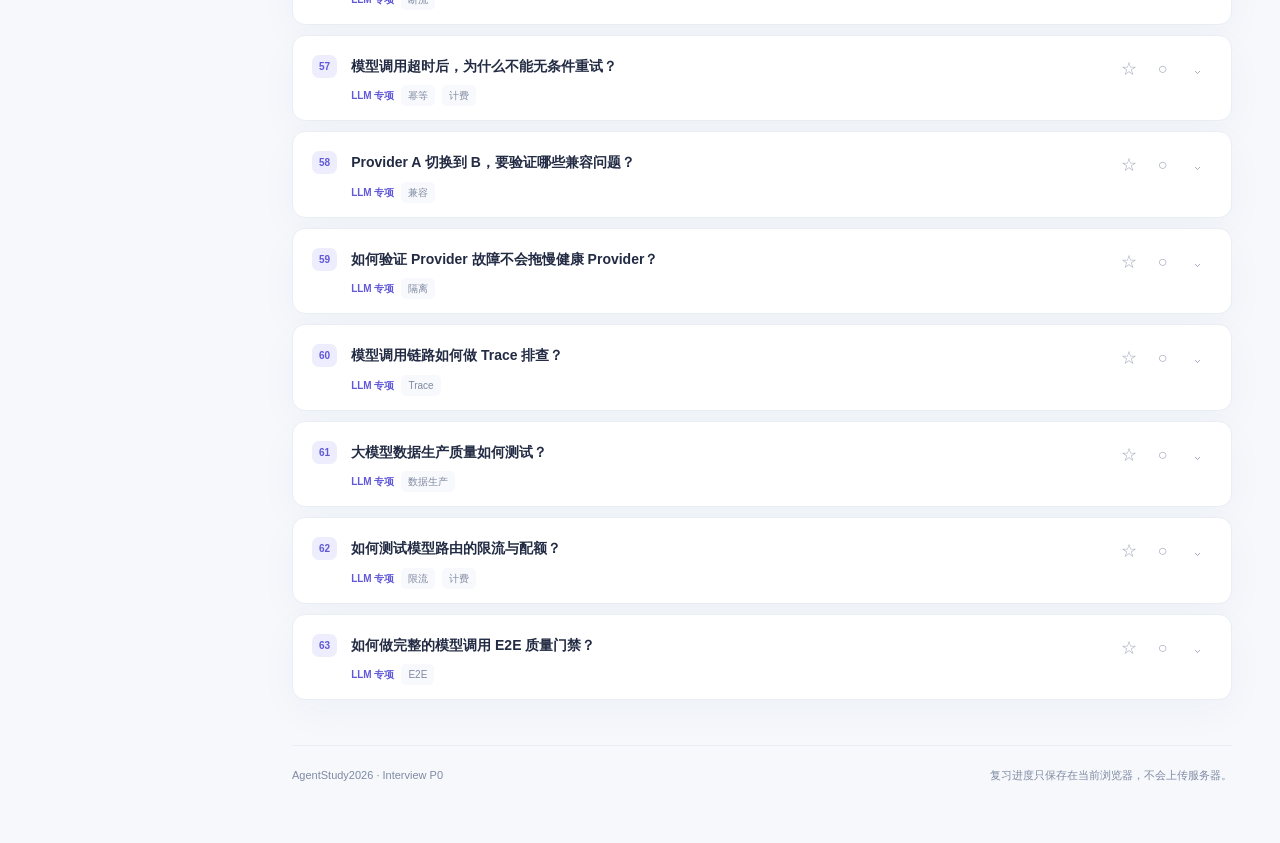
==== commit ca6a6fcb: "Add files via upload add main page" ====
--- a/interview-p0/index.html
+++ b/interview-p0/index.html
@@ -1,57 +1,105 @@
 <!doctype html>
-<html lang="zh-CN"><head><meta charset="utf-8"><meta name="viewport" content="width=device-width,initial-scale=1">
-<title>P0 面试八股 · Agent QA 学习站</title><style>
-:root{font-family:-apple-system,BlinkMacSystemFont,"Segoe UI",sans-serif;color:#172333;background:#f7f9fc}
-*{box-sizing:border-box}body{margin:0}a{color:inherit}header{background:#fff;border-bottom:1px solid #e7eaf0;padding:20px max(22px,calc((100vw - 1100px)/2));display:flex;justify-content:space-between;align-items:center;gap:12px}
-.brand{font-size:13px;letter-spacing:2px;font-weight:800;color:#4b67b0}.back{font-size:13px;text-decoration:none;color:#506178}
-main{max-width:1100px;margin:auto;padding:48px 22px 80px}.eyebrow{font-size:12px;color:#4d68b2;letter-spacing:2px;font-weight:800}
-h1{font-size:clamp(30px,5vw,49px);letter-spacing:-1.4px;margin:12px 0}p.lead{color:#647084;line-height:1.8;max-width:740px}
-.stats{display:flex;gap:18px;flex-wrap:wrap;margin:24px 0 30px}.stat{background:white;border:1px solid #e5eaf0;padding:16px 22px;border-radius:14px;min-width:150px}.stat strong{font-size:26px;display:block}.stat small{color:#66748a}
-.controls{display:flex;gap:10px;flex-wrap:wrap;margin:20px 0}.controls input{flex:1;min-width:220px;padding:13px 16px;border:1px solid #dce2ed;border-radius:12px;font:inherit}.controls button,.tabs button,.card button{border:1px solid #dce2ed;background:#fff;border-radius:10px;padding:11px 14px;cursor:pointer;font:inherit}.controls button:hover,.tabs button:hover,.card button:hover{border-color:#5478d1}
-.tabs{display:flex;flex-wrap:wrap;gap:8px;margin:18px 0 24px}.tabs button.active{background:#1e3157;color:white;border-color:#1e3157}
-.cards{display:grid;grid-template-columns:repeat(auto-fit,minmax(min(100%,450px),1fr));gap:15px}
-.card{background:white;border:1px solid #e5eaf0;border-radius:16px;padding:22px;box-shadow:0 3px 12px #152a4b07}
-.meta{display:flex;align-items:center;justify-content:space-between;gap:10px;color:#61738c;font-size:12px}.pill{background:#e9f0ff;color:#355ba7;border-radius:100px;padding:5px 10px}
-h2{font-size:19px;line-height:1.45;margin:14px 0}.answer{line-height:1.85;color:#33445a;font-size:14px}.sub{font-weight:750;color:#2e4263;margin:14px 0 5px;font-size:13px}
-details{border-top:1px solid #e9edf4;margin-top:14px;padding-top:13px}summary{cursor:pointer;color:#4264a7;font-size:14px;font-weight:700}details p{font-size:14px;line-height:1.7;color:#465a74}
-.actions{display:flex;justify-content:space-between;align-items:center;margin-top:17px;gap:8px}.actions button{font-size:13px}.actions button.saved{background:#eaf7ef;color:#147e43;border-color:#c3e8d1}
-footer{text-align:center;color:#7a8596;font-size:12px;margin-top:55px}.empty{padding:40px;text-align:center;color:#667}
-</style></head>
-<body><header><div class="brand">AGENT / QA &nbsp; · &nbsp; LEARNING SPACE</div><a class="back" href="../#/home">← 返回 Agent 学习站</a></header>
-<main><div class="eyebrow">BACKEND QA / INTERVIEW P0</div><h1>后端测试开发 · P0 面试八股</h1>
-<p class="lead">只学面试高频题。每道题都有可直接口述的标准答案、面试官追问，以及能落地的测试场景。进度和收藏仅保存在当前浏览器。</p>
-<div class="stats"><div class="stat"><strong id="total">33</strong><small>高频面试题</small></div><div class="stat"><strong id="learned">0</strong><small>已掌握</small></div><div class="stat"><strong id="favorites">0</strong><small>已收藏</small></div></div>
-<div class="controls"><input id="search" type="search" placeholder="搜索 B+Tree、MVCC、熔断、SSE…"><button id="random">随机抽题</button><button id="onlyFav">仅看收藏</button><button id="onlyTodo">仅看未掌握</button></div>
-<div class="tabs" id="tabs"></div><div class="cards" id="cards"></div>
-<footer>Agent QA Learning Space · 2026 · P0 复习扩展 · 无账号、无追踪</footer></main>
-<script>
-const questions=[{"id": "p0-01", "category": "MySQL", "question": "索引为什么使用 B+Tree？", "answer": "InnoDB 主要用 B+Tree，因为它扇出大、树高低、磁盘页访问少，叶子节点有序，既适合等值查找，也适合范围查询。", "followup": "为什么不用 Hash？", "followupAnswer": "Hash 适合等值定位，不支持普通 B+Tree 那样的有序范围扫描。", "test": "构造百万行数据，对比索引和全表扫描的执行计划、扫描行数与 P99。"}, {"id": "p0-02", "category": "MySQL", "question": "聚簇索引、二级索引、回表、覆盖索引是什么？", "answer": "聚簇索引叶子节点保存完整行；二级索引叶子节点保存索引列和主键。通过二级索引查到主键后再找完整行叫回表；索引已包含查询所需字段就是覆盖索引。", "followup": "覆盖索引是一种新索引类型吗？", "followupAnswer": "不是，是查询能够直接从索引获取全部所需字段的情况。", "test": "对比 SELECT * 和仅查索引列，检查 EXPLAIN 的 key、Extra 与耗时。"}, {"id": "p0-03", "category": "MySQL", "question": "联合索引最左前缀原则是什么？", "answer": "联合索引按字段顺序排序，例如 (a,b,c) 先按 a，再按 b、c。通常要利用前导列才能高效定位。", "followup": "WHERE a=1 AND c=3 呢？", "followupAnswer": "通常可以用 a 定位，c 可能参与索引条件过滤；是否使用取决于执行计划。", "test": "设计 a、ab、abc、b、ac 条件，对比 EXPLAIN。"}, {"id": "p0-04", "category": "MySQL", "question": "哪些情况可能导致索引失效？", "answer": "前导模糊匹配、普通索引列上做函数或运算、隐式类型转换、联合索引缺少前导列等，都可能让索引无法高效定位。", "followup": "OR 一定失效吗？", "followupAnswer": "不一定，优化器可能选择 Index Merge 等执行计划。", "test": "针对不同 WHERE 写法运行 EXPLAIN，并验证实际扫描量。"}, {"id": "p0-05", "category": "MySQL", "question": "事务 ACID 和 Undo/Redo Log？", "answer": "ACID 是原子性、一致性、隔离性、持久性。Undo 支持回滚与历史版本，Redo 支持崩溃恢复；隔离性依赖 MVCC 和锁。", "followup": "一致性由什么保证？", "followupAnswer": "数据库约束、事务机制与正确的业务逻辑共同保证。", "test": "模拟多步骤写入中途失败，验证回滚和业务约束。"}, {"id": "p0-06", "category": "MySQL", "question": "RC 与 RR 有什么区别？", "answer": "RC 的普通一致性读通常每次生成新 Read View；RR 通常复用事务首次一致性读的 Read View，所以同一事务内快照读结果更稳定。", "followup": "SELECT FOR UPDATE 也是快照读吗？", "followupAnswer": "不是，它是当前读，行为不同于普通 SELECT。", "test": "两个事务交错读写，分别在 RC 和 RR 下验证读取结果。"}, {"id": "p0-07", "category": "MySQL", "question": "什么是 MVCC？", "answer": "MVCC 通过 Undo 历史版本链和 Read View 可见性规则，让普通读取尽量不阻塞写入，提高并发性能。", "followup": "MVCC 解决所有读写冲突吗？", "followupAnswer": "不是，当前读和写入仍需要锁机制。", "test": "并发更新时验证普通 SELECT 与 SELECT FOR UPDATE 的行为。"}, {"id": "p0-08", "category": "MySQL", "question": "行锁、间隙锁、Next-Key Lock？", "answer": "Record Lock 锁索引记录，Gap Lock 锁索引间隙，Next-Key Lock 将记录和前面间隙一起锁住，用于保护范围、防止插入。", "followup": "行锁为什么和索引有关？", "followupAnswer": "InnoDB 行级锁主要加在索引记录上，访问路径会影响锁定范围。", "test": "两个事务执行范围更新和插入，验证锁等待及超时。"}, {"id": "p0-09", "category": "MySQL", "question": "死锁如何排查？", "answer": "多个事务循环等待彼此持有的锁就是死锁。可以通过统一加锁顺序、缩短事务、合理索引和有限重试降低风险。", "followup": "怎么看最近死锁？", "followupAnswer": "SHOW ENGINE INNODB STATUS。", "test": "两事务反向更新两行，验证死锁检测、回滚和重试。"}, {"id": "p0-10", "category": "MySQL", "question": "慢 SQL 如何排查？", "answer": "先用慢日志或 APM 定位 SQL，再用 EXPLAIN 看 type、key、rows、Extra，同时检查回表、锁等待、连接池和 IO，最后压测验证优化效果。", "followup": "ALL 一定是坏的吗？", "followupAnswer": "不是，小表全表扫描可能更快。", "test": "对比优化前后的 P95/P99、扫描行数和资源使用率。"}, {"id": "p0-11", "category": "Redis", "question": "Redis 为什么快？", "answer": "Redis 主要使用内存、高效数据结构、IO 多路复用，核心命令执行主要为单线程，减少了锁竞争。", "followup": "Redis 完全单线程吗？", "followupAnswer": "不是，网络 IO、持久化等可以使用其他线程或进程。", "test": "压测 GET/SET，观察吞吐、延迟与内存。"}, {"id": "p0-12", "category": "Redis", "question": "五种常见数据类型？", "answer": "String 适合缓存与计数，Hash 适合对象字段，List 适合简单队列，Set 适合去重，ZSet 适合排名和滑动窗口。", "followup": "如何实现请求计数？", "followupAnswer": "可以用 INCR；计数与 TTL 需要原子化组合以避免竞态。", "test": "并发计数检查是否丢增量、是否正确过期。"}, {"id": "p0-13", "category": "Redis", "question": "穿透、击穿、雪崩怎么区分？", "answer": "穿透是查不存在的数据；击穿是热点 Key 过期；雪崩是大量 Key 集中失效或 Redis 故障。分别可用空值缓存/布隆过滤器、互斥重建、TTL 随机化和降级保护。", "followup": "布隆过滤器会误判吗？", "followupAnswer": "可能误判存在，正常情况下不会误判已加入元素不存在。", "test": "模拟不存在 Key、热点 Key 过期和批量 TTL 到期。"}, {"id": "p0-14", "category": "Redis", "question": "Redis 与 MySQL 如何保持一致？", "answer": "常见 Cache Aside：读缓存未命中查 DB 并回填；写入先更新 DB 再删除缓存。并发下仍可能短暂不一致，要配合 TTL、重试或版本控制。", "followup": "为什么不先删缓存？", "followupAnswer": "可能在数据库更新前被其他请求回填旧值。", "test": "注入删除缓存失败和并发旧值回填。"}, {"id": "p0-15", "category": "Redis", "question": "RDB 和 AOF 区别？", "answer": "RDB 保存快照；AOF 记录写操作以便恢复。AOF 可按刷盘策略缩小丢数据窗口，但不等于绝对零丢失。", "followup": "Redis 重启一定不丢数据吗？", "followupAnswer": "不一定，取决于持久化和故障时机。", "test": "写入后模拟进程故障，核对恢复结果。"}, {"id": "p0-16", "category": "Redis", "question": "Redis 分布式锁如何实现？", "answer": "SET key token NX PX ttl 获取锁，释放时原子校验 token，避免误删别人的锁。关键业务还需考虑锁过期后的旧持有者继续执行。", "followup": "锁过期后会怎样？", "followupAnswer": "可能两个客户端同时执行，需 fencing token 或条件更新保护关键写入。", "test": "模拟锁过期、客户端卡顿和竞争释放。"}, {"id": "p0-17", "category": "Redis", "question": "Redis 如何做分布式限流？", "answer": "可以通过计数器、滑动窗口或令牌桶算法，多个网关共享 Redis 状态，使用原子操作或 Lua 保证并发正确性。", "followup": "Redis 不可用怎么办？", "followupAnswer": "按业务设计 Fail-open 或 Fail-closed，并验证告警与恢复。", "test": "多网关并发验证全局阈值、租户隔离与窗口边界。"}, {"id": "p0-18", "category": "计算机网络", "question": "TCP 为什么三次握手？", "answer": "SYN、SYN+ACK、ACK，让双方同步初始序列号并确认建立连接的必要信息。", "followup": "为什么不是两次？", "followupAnswer": "服务端需要确认客户端收到了自己的 SYN。", "test": "模拟连接建立超时和 SYN 丢包。"}, {"id": "p0-19", "category": "计算机网络", "question": "四次挥手与 TIME_WAIT？", "answer": "TCP 全双工，两个方向分别关闭；主动关闭方通常进入 TIME_WAIT，以便处理最后 ACK 丢失和旧报文延迟。", "followup": "TIME_WAIT 太多怎么办？", "followupAnswer": "优先检查短连接频率和连接复用，避免盲目改系统参数。", "test": "压测短连接，观察端口和连接状态。"}, {"id": "p0-20", "category": "计算机网络", "question": "TCP 和 UDP 区别？", "answer": "TCP 提供可靠有序字节流；UDP 是无连接数据报，不保证可靠性和顺序。HTTP/3 使用基于 UDP 的 QUIC。", "followup": "UDP 一定不可靠吗？", "followupAnswer": "UDP 本身不保证，但应用层协议可以实现可靠性。", "test": "注入丢包、乱序和延迟。"}, {"id": "p0-21", "category": "计算机网络", "question": "HTTP/1.1、HTTP/2、HTTP/3 区别？", "answer": "HTTP/2 有二进制分帧、多路复用和头压缩；HTTP/3 基于 QUIC，减少不同流之间的传输层队头阻塞。", "followup": "HTTP/2 完全没有队头阻塞吗？", "followupAnswer": "不是，仍可能受到 TCP 层队头阻塞影响。", "test": "验证协议协商、连接复用和并发流。"}, {"id": "p0-22", "category": "计算机网络", "question": "HTTPS/TLS 做什么？", "answer": "TLS 提供传输加密、完整性和身份认证；握手协商密钥材料并校验证书，之后使用对称加密保护应用数据。", "followup": "证书错误怎么查？", "followupAnswer": "检查过期、域名匹配、信任链和 TLS 兼容性。", "test": "模拟过期证书和错误域名。"}, {"id": "p0-23", "category": "计算机网络", "question": "DNS 解析过程？", "answer": "客户端查本地缓存与递归解析器；缓存未命中时，解析器查询根、顶级域和权威 DNS，最终得到记录。", "followup": "TTL 影响什么？", "followupAnswer": "影响缓存有效时间和变更传播速度。", "test": "模拟解析失败、超时和切换 IP。"}, {"id": "p0-24", "category": "计算机网络", "question": "502、503、504、429 区别？", "answer": "502 网关收到无效上游响应；503 服务暂时不可用；504 网关等待上游超时；429 请求超过限流配额。", "followup": "不同网关状态码完全一样吗？", "followupAnswer": "不一定，要以产品映射规则和配置为准。", "test": "注入连接重置、过载、延迟和限流。"}, {"id": "p0-25", "category": "计算机网络", "question": "超时与重试怎么设计？", "answer": "设置连接、读取和整体超时；重试需限制次数、指数退避与抖动，避免故障时流量放大。", "followup": "请求超时是否意味着没执行？", "followupAnswer": "不意味着，可能服务端已完成但响应丢失。", "test": "模拟请求已执行但响应丢失，验证幂等。"}, {"id": "p0-26", "category": "API 网关与大模型", "question": "API 网关怎么设计测试？", "answer": "从路由鉴权、契约兼容、限流熔断、超时重试、性能稳定性和可观测性分层覆盖；用 Mock 和故障注入验证异常路径。", "followup": "网关 504 怎么排查？", "followupAnswer": "通过 Trace 区分连接上游超时、首字节超时和读取超时。", "test": "用可控 Mock Provider 覆盖 200、429、5xx、超时、断流。"}, {"id": "p0-27", "category": "API 网关与大模型", "question": "四种限流算法区别？", "answer": "固定窗口简单但有边界突发；滑动窗口更平滑；令牌桶允许突发；漏桶平滑输出。", "followup": "固定窗口每秒 100 就是任意一秒最多 100 吗？", "followupAnswer": "不是，窗口边界可能短时间通过更多。", "test": "测试临界阈值、边界突发、分布式全局计数。"}, {"id": "p0-28", "category": "API 网关与大模型", "question": "限流、熔断、降级、重试区别？", "answer": "限流控制流量；熔断隔离持续故障；降级提供替代行为；重试应对临时失败。熔断常有 Closed、Open、Half-Open 三态。", "followup": "怎么证明熔断真的打开？", "followupAnswer": "不仅看响应，还要检查故障 Provider 实际收到的请求数下降。", "test": "模拟持续 5xx、冷却期、半开探测与恢复。"}, {"id": "p0-29", "category": "API 网关与大模型", "question": "接口契约与兼容性怎么测？", "answer": "通过 OpenAPI/JSON Schema/Pact 校验请求响应字段、类型、必填、错误码和语义；新旧客户端/服务交叉验证。", "followup": "新增字段一定兼容吗？", "followupAnswer": "不一定，严格拒绝未知字段的客户端可能失败。", "test": "删除字段、改类型、改必填和错误码变更回归。"}, {"id": "p0-30", "category": "API 网关与大模型", "question": "幂等性怎么保证？", "answer": "重复执行同一操作，最终业务效果应相同。常用 Idempotency-Key、唯一约束和状态记录，防止重复资源创建和扣费。", "followup": "模型调用超时能直接重试吗？", "followupAnswer": "不能盲目重试，模型可能已执行或计费。", "test": "相同 Key 并发提交、响应丢失后重试。"}, {"id": "p0-31", "category": "API 网关与大模型", "question": "SSE 流式调用怎么测？", "answer": "验证首 Token 延迟 TTFT、分片顺序、完整性、客户端取消、中途断流、资源释放与计费一致性。", "followup": "200 之后流中途失败怎么办？", "followupAnswer": "HTTP 状态码通常不能改为 500，需要流内错误或异常关闭语义。", "test": "输出部分 Token 后断连、慢客户端和取消。"}, {"id": "p0-32", "category": "API 网关与大模型", "question": "Provider 故障怎么设计专项测试？", "answer": "先确认路由、超时、熔断、重试与备用策略；注入超时、5xx、429、SSE 断流；验证隔离、快速失败、故障切换、恢复与计费幂等。", "followup": "如何证明健康 Provider 不受影响？", "followupAnswer": "同时测健康 Provider 的成功率、P99 和吞吐，检查共享连接池与队列。", "test": "A 故障、B/C 正常，检查熔断前后和恢复期指标。"}, {"id": "p0-33", "category": "API 网关与大模型", "question": "大促重保如何轻量验收？", "answer": "采用风险分级：核心链路自动冒烟、关键异常注入、性能基线门禁、灰度监控与回滚预案；完整长稳压测应提前完成。", "followup": "如何量化通过？", "followupAnswer": "按事先约定的成功率、P99、容量、熔断恢复和资源阈值判定。", "test": "灰度前后对比 SLI、告警和故障恢复。"}];
-const categories=['全部',...new Set(questions.map(x=>x.category))];
-const key='agentqa-interview-p0-v1';
-let saved={};try{saved=JSON.parse(localStorage.getItem(key)||'{}')}catch{}
-let category='全部',favOnly=false,todoOnly=false,randomId=null;
-const $=s=>document.querySelector(s),esc=s=>String(s).replace(/[&<>"']/g,c=>({'&':'&amp;','<':'&lt;','>':'&gt;','"':'&quot;',"'":'&#39;'}[c]));
-const persist=()=>{try{localStorage.setItem(key,JSON.stringify(saved))}catch{}};
-function render(){
- const query=$('#search').value.trim().toLowerCase();
- $('#total').textContent=questions.length;$('#learned').textContent=questions.filter(x=>saved[x.id]?.learned).length;$('#favorites').textContent=questions.filter(x=>saved[x.id]?.favorite).length;
- $('#tabs').innerHTML=categories.map(c=>`<button data-cat="${esc(c)}" class="${category===c?'active':''}">${esc(c)}${c==='全部'?'':` · ${questions.filter(x=>x.category===c).length}`}</button>`).join('');
- let list=questions.filter(x=>(category==='全部'||x.category===category)&&(!favOnly||saved[x.id]?.favorite)&&(!todoOnly||!saved[x.id]?.learned)&&(!randomId||x.id===randomId)&&[x.question,x.answer,x.followup,x.test,x.category].join(' ').toLowerCase().includes(query));
- $('#cards').innerHTML=list.length?list.map(x=>`<article class="card"><div class="meta"><span class="pill">${esc(x.category)}</span><span>${esc(x.id.toUpperCase())}</span></div>
- <h2>${esc(x.question)}</h2><div class="sub">面试口述版</div><div class="answer">${esc(x.answer)}</div>
- <details><summary>面试官追问：${esc(x.followup)}</summary><p>${esc(x.followupAnswer)}</p></details>
- <details><summary>典型测试场景</summary><p>${esc(x.test)}</p></details>
- <div class="actions"><button data-action="favorite" data-id="${x.id}" class="${saved[x.id]?.favorite?'saved':''}">${saved[x.id]?.favorite?'★ 已收藏':'☆ 收藏'}</button>
- <button data-action="learned" data-id="${x.id}" class="${saved[x.id]?.learned?'saved':''}">${saved[x.id]?.learned?'✓ 已掌握':'标记掌握'}</button></div></article>`).join(''):'<div class="empty">没有符合条件的题目，试试清空筛选。</div>';
- $('#onlyFav').style.background=favOnly?'#e9f0ff':'white';$('#onlyTodo').style.background=todoOnly?'#e9f0ff':'white';
-}
-document.addEventListener('click',e=>{
- const cat=e.target.closest('[data-cat]');if(cat){category=cat.dataset.cat;randomId=null;render();return}
- const act=e.target.closest('[data-action]');if(act){const id=act.dataset.id; saved[id]??={};saved[id][act.dataset.action]=!saved[id][act.dataset.action];persist();render()}
-});
-$('#search').addEventListener('input',()=>{randomId=null;render()});
-$('#onlyFav').onclick=()=>{favOnly=!favOnly;randomId=null;render()};
-$('#onlyTodo').onclick=()=>{todoOnly=!todoOnly;randomId=null;render()};
-$('#random').onclick=()=>{const pool=questions.filter(x=>category==='全部'||x.category===category);randomId=pool[Math.floor(Math.random()*pool.length)].id;favOnly=false;todoOnly=false;$('#search').value='';render();window.scrollTo({top:0,behavior:'smooth'})};
-render();
-</script></body></html>+<html lang="zh-CN">
+<head>
+  <meta charset="utf-8" />
+  <meta name="viewport" content="width=device-width, initial-scale=1" />
+  <meta name="theme-color" content="#f6f8fc" />
+  <meta name="description" content="AgentStudy2026 · 后端测试开发 P0 面试速记：MySQL、Redis、网络、API 网关、LLM 模型调用专项。口语化答案、高频追问、测试场景和模拟面试。" />
+  <title>后端测试开发 P0 面试速记 · AgentStudy2026</title>
+  <link rel="stylesheet" href="styles.css" />
+</head>
+<body>
+  <div class="layout">
+    <aside class="sidebar" id="sidebar" aria-label="学习导航">
+      <a class="brand" href="../" title="返回 AgentStudy2026 首页">
+        <span class="brand-mark">A<span class="brand-star">✳</span></span>
+        <span><strong>AgentStudy</strong><small>2026 · 学习空间</small></span>
+      </a>
+      <div class="side-label">学习导航</div>
+      <nav id="topicNav" class="side-nav"></nav>
+      <div class="side-label side-label-second">学习工具</div>
+      <nav class="side-nav">
+        <button class="side-link" id="navFavorites"><span class="nav-icon">☆</span> 我的收藏 <span class="side-count" id="favoriteCount">0</span></button>
+        <button class="side-link" id="navUnmastered"><span class="nav-icon">◷</span> 待掌握 <span class="side-count" id="pendingCount">0</span></button>
+      </nav>
+      <div class="sidebar-foot">
+        <div class="tiny-label">今日复习目标</div>
+        <div class="foot-progress"><span id="sidebarFill"></span></div>
+        <p id="sidebarProgressText">加载中...</p>
+        <a href="../" class="home-link">← 返回原学习网站</a>
+      </div>
+    </aside>
+
+    <div class="mobile-head">
+      <a href="../" class="mobile-logo">A<span>✳</span> <b>AgentStudy</b></a>
+      <button id="menuButton" class="icon-button" aria-label="打开学习导航" aria-expanded="false">☰</button>
+    </div>
+    <div class="mobile-shade" id="mobileShade" hidden></div>
+
+    <div class="workspace">
+      <header class="topbar">
+        <div class="breadcrumbs">LEARNING PATH <span>/</span> <b>面试八股 P0</b></div>
+        <div class="top-actions">
+          <span class="today-pill"><span class="live-dot"></span> 持续复习 · 本地记录</span>
+          <button id="themeButton" class="icon-button" title="切换深色/浅色主题" aria-label="切换主题">◐</button>
+        </div>
+      </header>
+
+      <main class="content" id="mainContent">
+        <section class="hero">
+          <div class="hero-copy">
+            <div class="eyebrow"><span class="small-spark">✦</span> TECH INTERVIEW PLAYBOOK <span class="hero-line"></span> P0 PRIORITY</div>
+            <h1>后端测试开发<br/><span>面试八股速记</span></h1>
+            <p>专注高频、贴近实战。用口语化答案讲清原理，用追问和测试场景练出真正的面试表达。</p>
+            <div class="hero-buttons">
+              <button class="primary-button" id="startInterview">▶ 开始随机模拟面试</button>
+              <button class="ghost-button" id="showPending">复习未掌握题目 <span aria-hidden="true">↗</span></button>
+            </div>
+          </div>
+          <div class="hero-decor" aria-hidden="true">
+            <div class="orbit orbit-1"></div><div class="orbit orbit-2"></div>
+            <div class="hero-terminal"><span>01</span> MYSQL<span class="line"></span><span>02</span> REDIS<span class="line"></span><span>03</span> NETWORK<span class="line"></span><span>04</span> GATEWAY<span class="line"></span><span>05</span> LLM</div>
+            <div class="floating-star">✳</div>
+          </div>
+        </section>
+
+        <section class="overview" aria-label="复习概览">
+          <div class="metric"><div class="metric-top">题库总数 <span>↗</span></div><div class="metric-number" id="totalNumber">—</div><div class="metric-note">覆盖 5 大核心模块</div></div>
+          <div class="metric"><div class="metric-top">已掌握 <span>✓</span></div><div class="metric-number"><span id="masteredNumber">0</span><small> 题</small></div><div class="metric-note" id="masteredPercent">进度 0%</div></div>
+          <div class="metric"><div class="metric-top">收藏题目 <span>☆</span></div><div class="metric-number"><span id="starredNumber">0</span><small> 题</small></div><div class="metric-note">重点反复复习</div></div>
+          <div class="metric metric-progress"><div class="metric-top">掌握进度 <span>◎</span></div><div class="ring" id="progressRing"><span id="ringPercent">0%</span></div><div class="metric-note">坚持一点一点积累</div></div>
+        </section>
+
+        <section class="collection" aria-label="专题题库">
+          <div class="section-header">
+            <div><div class="section-kicker">QUESTION BANK</div><h2>专题题库 <span id="sectionCount" class="section-count">63 道</span></h2></div>
+            <div class="section-tools"><button id="resetFilters" class="text-button">清除筛选</button></div>
+          </div>
+          <div id="topicCards" class="topic-cards"></div>
+          <div class="toolbar">
+            <div class="search-wrap"><span>⌕</span><input id="searchInput" type="search" placeholder="搜索关键词、题目、答案、测试场景..." aria-label="搜索面试题" autocomplete="off" /><kbd>/</kbd></div>
+            <label class="filter-wrap">展示 <select id="statusFilter" aria-label="筛选掌握状态"><option value="all">全部题目</option><option value="pending">待掌握</option><option value="mastered">已掌握</option><option value="favorite">已收藏</option></select></label>
+          </div>
+          <div class="result-row"><div id="resultTitle">全部 · 高频必考</div><div id="resultCount">— 道题</div></div>
+          <div id="questionList" class="question-list" aria-live="polite"></div>
+          <div id="emptyState" class="empty-state" hidden><div>◌</div><h3>没有找到符合条件的题目</h3><p>试试其他关键词，或者清除筛选条件。</p><button class="ghost-button" id="emptyReset">查看全部题目</button></div>
+        </section>
+        <footer class="footer"><span>AgentStudy2026 · Interview P0</span><span>复习进度只保存在当前浏览器，不会上传服务器。</span></footer>
+      </main>
+    </div>
+  </div>
+
+  <dialog class="interview-dialog" id="interviewDialog" aria-labelledby="interviewTitle">
+    <div class="dialog-header"><span class="section-kicker">MOCK INTERVIEW MODE</span><button class="dialog-close" id="closeInterview" aria-label="关闭模拟面试">✕</button></div>
+    <div class="mock-tag">随机抽题 <span id="mockTopic">P0</span></div>
+    <h2 id="interviewTitle">模拟面试</h2>
+    <p class="mock-tip">先试着口头回答 40～90 秒，再展开参考答案。</p>
+    <div class="mock-answer" id="mockAnswer" hidden></div>
+    <div class="dialog-actions"><button class="ghost-button" id="revealMock">查看参考答案</button><button class="primary-button" id="nextMock">下一题 →</button></div>
+    <p class="mock-footer">提示：能自然说出“原理 + 风险点 + 测试方案”，比逐字背诵更有效。</p>
+  </dialog>
+
+  <script src="questions.js"></script>
+  <script src="app.js"></script>
+</body>
+</html>
--- a/interview-p0/styles.css
+++ b/interview-p0/styles.css
@@ -0,0 +1,5 @@
+:root{--bg:#f6f8fc;--paper:#ffffff;--surface:#f8f9fc;--text:#222b43;--muted:#7f8aa2;--line:#e9edf4;--primary:#6159d9;--primary-soft:#eeedfd;--sidebar:#fff;--purple:#6b5ce9;--good:#258e69;--good-soft:#e6f6ee;--shadow:0 12px 40px rgba(35,44,80,.035);color-scheme:light}
+:root[data-theme=dark]{--bg:#121727;--paper:#1b2234;--surface:#20293c;--text:#eef2ff;--muted:#9ba8bd;--line:#313b51;--primary:#a69bff;--primary-soft:#33305c;--sidebar:#171d2d;--purple:#b4acff;--good:#62d5a7;--good-soft:#1b433b;--shadow:0 12px 40px rgba(0,0,0,.12);color-scheme:dark}
+*{box-sizing:border-box}html{scroll-behavior:smooth}body{margin:0;background:var(--bg);color:var(--text);font:15px/1.7 -apple-system,BlinkMacSystemFont,"PingFang SC","Microsoft Yahei",Inter,sans-serif}button,input,select{font:inherit}button{cursor:pointer}a{color:inherit;text-decoration:none}button:focus-visible,a:focus-visible,input:focus-visible,select:focus-visible{outline:3px solid #afa6ff;outline-offset:2px}[hidden]{display:none!important}.layout{min-height:100vh;display:flex}.sidebar{width:244px;flex-shrink:0;background:var(--sidebar);border-right:1px solid var(--line);display:flex;flex-direction:column;position:sticky;top:0;height:100vh;overflow:auto;padding:30px 17px 22px;z-index:20}.brand{display:flex;align-items:center;gap:12px;padding:4px 14px 44px}.brand-mark{width:40px;height:40px;background:#5853cf;color:#fff;display:grid;place-items:center;font-weight:800;font-size:23px;letter-spacing:-2px;border-radius:13px;position:relative}.brand-star{font-size:9px;position:absolute;right:6px;top:3px;color:#c9f7db;letter-spacing:0}.brand strong{font-size:17px;letter-spacing:-.5px;display:block;line-height:1.2}.brand small{font-size:11px;color:var(--muted)}.side-label{font-size:10px;font-weight:800;letter-spacing:2px;color:var(--muted);padding:0 16px;margin-bottom:14px}.side-label-second{margin-top:32px}.side-nav{display:flex;flex-direction:column;gap:5px}.side-link{border:0;color:var(--muted);background:transparent;display:flex;align-items:center;text-align:left;gap:13px;padding:11px 13px;border-radius:12px;width:100%;font-weight:560;font-size:13px;transition:.17s}.side-link:hover{background:var(--surface);color:var(--text)}.side-link.active{color:var(--primary);background:var(--primary-soft);font-weight:750}.nav-icon{font-size:18px;min-width:21px;text-align:center;font-weight:500}.side-count{margin-left:auto;font-size:11px;color:var(--muted)}.sidebar-foot{border-top:1px solid var(--line);margin-top:auto;padding:26px 12px 6px}.tiny-label{font-size:12px;color:var(--text);font-weight:700}.foot-progress{height:6px;border-radius:12px;background:var(--line);overflow:hidden;margin:12px 0 8px}.foot-progress span{height:100%;display:block;width:0;background:linear-gradient(90deg,#716de8,#5ed1aa);border-radius:12px;transition:width .2s}.sidebar-foot p{margin:0 0 20px;color:var(--muted);font-size:11px}.home-link{font-size:12px;color:var(--muted);text-decoration:underline;text-underline-offset:4px}.workspace{flex:1;min-width:0}.topbar{height:73px;border-bottom:1px solid var(--line);display:flex;align-items:center;justify-content:space-between;padding:0 48px;background:var(--paper)}.breadcrumbs{font-size:10px;letter-spacing:1.5px;color:var(--muted);font-weight:800}.breadcrumbs span{padding:0 13px;color:#bfc4d4}.breadcrumbs b{letter-spacing:.4px;color:var(--text)}.top-actions{display:flex;align-items:center;gap:18px}.today-pill{font-size:11px;color:var(--muted);font-weight:650;display:flex;align-items:center;gap:8px}.live-dot{width:7px;height:7px;background:#58bf9d;border-radius:50%;display:inline-block}.icon-button{border:1px solid var(--line);background:var(--paper);color:var(--muted);height:33px;min-width:34px;border-radius:9px}.content{max-width:1250px;padding:34px 48px 38px;margin:0 auto}.hero{background:linear-gradient(110deg,#f0efff 0%,#eaeefd 64%,#e4eafe 100%);border:1px solid #e6e3ff;border-radius:24px;min-height:288px;display:flex;position:relative;overflow:hidden;padding:42px 49px;color:#292d54}.hero-copy{position:relative;z-index:2;width:min(620px,80%)}.eyebrow{font-size:10px;letter-spacing:1.6px;font-weight:820;color:#6a64ba;display:flex;align-items:center;gap:11px;margin-bottom:13px}.small-spark{font-size:18px;line-height:1}.hero-line{width:24px;height:1px;background:#a9a3d8}.hero h1{font-size:clamp(28px,3.3vw,40px);line-height:1.28;letter-spacing:-1.2px;margin:0 0 12px;font-weight:800}.hero h1 span{color:#6258cb}.hero p{font-size:13px;color:#787e9c;max-width:475px;line-height:1.9;margin:0 0 22px}.hero-buttons{display:flex;gap:10px;flex-wrap:wrap}.primary-button,.ghost-button{border-radius:10px;font-size:12px;font-weight:730;padding:10px 17px;display:inline-flex;align-items:center;justify-content:center;gap:8px;min-height:40px}.primary-button{background:#6058d4;border:1px solid #6058d4;color:#fff;box-shadow:0 5px 15px rgba(93,78,207,.15)}.primary-button:hover{background:#4d45b9}.ghost-button{border:1px solid #dcdaf0;color:#605b99;background:#fff9}.ghost-button:hover{border-color:#aaa4eb;background:#fff}.hero-decor{position:absolute;right:26px;top:-22px;height:340px;width:350px;pointer-events:none}.orbit{position:absolute;border:1px solid rgba(110,101,205,.15);border-radius:50%;width:278px;height:278px;right:-10px;top:32px}.orbit-2{width:190px;height:190px;right:31px;top:77px}.hero-terminal{position:absolute;right:46px;top:75px;width:195px;background:rgba(255,255,255,.62);border:1px solid rgba(255,255,255,.7);box-shadow:0 14px 45px rgba(97,86,183,.12);backdrop-filter:blur(10px);border-radius:14px;color:#736fa2;font-weight:800;letter-spacing:1px;font-size:10px;display:grid;grid-template-columns:24px 1fr;column-gap:8px;row-gap:10px;padding:21px 23px;transform:rotate(-7deg)}.hero-terminal span{color:#ada4de}.hero-terminal .line{display:none}.floating-star{position:absolute;top:64px;right:14px;font-size:46px;color:#bdbaed}.overview{display:grid;grid-template-columns:repeat(4,1fr);gap:16px;margin:23px 0 36px}.metric{border:1px solid var(--line);border-radius:15px;background:var(--paper);padding:20px 21px;box-shadow:var(--shadow);min-height:142px}.metric-top{color:var(--muted);font-size:11px;font-weight:700;display:flex;justify-content:space-between}.metric-top span{font-size:15px;color:#b1b5ca}.metric-number{font-size:32px;font-weight:820;line-height:1.35;letter-spacing:-1.3px;margin:10px 0 2px}.metric-number small{font-size:12px;font-weight:600;color:var(--muted);letter-spacing:0}.metric-note{font-size:11px;color:var(--muted)}.metric-progress{display:flex;flex-direction:column}.ring{height:72px;width:72px;background:conic-gradient(#7970e4 0deg,#eae8fd 0deg);border-radius:50%;margin:8px auto 1px;display:grid;place-items:center;position:relative}.ring:after{content:"";height:57px;width:57px;background:var(--paper);position:absolute;border-radius:50%}.ring span{z-index:1;font-size:14px;font-weight:800}.metric-progress .metric-note{text-align:center;font-size:10px}.section-header,.toolbar,.result-row{display:flex;align-items:center;justify-content:space-between}.section-kicker{font-size:10px;letter-spacing:2px;color:var(--primary);font-weight:850}.section-header h2{margin:1px 0 0;font-size:23px;letter-spacing:-.4px}.section-count{font-size:11px;color:var(--muted);font-weight:600;vertical-align:middle;margin-left:5px}.text-button{color:var(--primary);border:0;background:none;font-size:12px}.topic-cards{display:grid;grid-template-columns:repeat(5,1fr);gap:12px;margin:20px 0 25px}.topic-card{background:var(--paper);border:1px solid var(--line);border-radius:13px;text-align:left;padding:16px 15px;transition:transform .15s,border-color .15s;min-width:0}.topic-card:hover{transform:translateY(-3px);border-color:#b2aaef}.topic-card.active{outline:2px solid var(--primary);outline-offset:-2px}.topic-card-icon{height:30px;width:30px;border-radius:9px;display:grid;place-items:center;font-size:15px;margin-bottom:12px}.topic-card strong{display:block;font-size:13px;white-space:nowrap}.topic-card small{display:block;font-size:10px;color:var(--muted);margin-top:4px}.topic-card-progress{height:4px;background:var(--line);border-radius:10px;margin-top:12px;overflow:hidden}.topic-card-progress span{height:100%;background:var(--primary);display:block;border-radius:10px}.toolbar{gap:12px;margin:23px 0 19px}.search-wrap{flex:1;position:relative;max-width:660px}.search-wrap span{position:absolute;font-size:23px;color:var(--muted);top:4px;left:13px}.search-wrap input{border:1px solid var(--line);border-radius:11px;width:100%;height:44px;background:var(--paper);color:var(--text);padding:0 49px 0 40px;font-size:12px;outline:none}.search-wrap input:focus{border-color:#a29ae6;box-shadow:0 0 0 3px var(--primary-soft)}.search-wrap input::placeholder{color:#a5aec0}.search-wrap kbd{position:absolute;right:13px;top:12px;background:var(--surface);border:1px solid var(--line);border-radius:5px;padding:0 6px;color:var(--muted);font-size:10px}.filter-wrap{display:flex;align-items:center;gap:9px;color:var(--muted);font-size:12px;white-space:nowrap}.filter-wrap select{background:var(--paper);color:var(--text);border:1px solid var(--line);border-radius:10px;height:43px;padding:0 13px;font-size:12px}.result-row{margin-bottom:11px;font-size:12px;color:var(--muted)}.result-row div:first-child{font-weight:750;color:var(--text);font-size:13px}.question-list{display:flex;flex-direction:column;gap:10px}.qa-card{background:var(--paper);border:1px solid var(--line);border-radius:13px;overflow:hidden;box-shadow:var(--shadow)}.qa-card.expanded{border-color:#cfcafa}.qa-heading{padding:17px 19px 14px;display:flex;gap:14px;align-items:flex-start}.qa-number{color:var(--primary);background:var(--primary-soft);padding:3px 7px;border-radius:7px;font-size:10px;font-weight:800;margin-top:2px;flex-shrink:0}.qa-info{min-width:0;flex:1}.qa-title{background:none;border:0;padding:0;text-align:left;color:var(--text);font-size:14px;font-weight:730;line-height:1.6}.qa-title:hover{color:var(--primary)}.qa-tagline{display:flex;flex-wrap:wrap;align-items:center;gap:7px;margin-top:7px}.qa-category{font-size:10px;font-weight:760;color:var(--primary)}.qa-tag{font-size:10px;color:var(--muted);background:var(--surface);padding:2px 7px;border-radius:5px}.qa-actions{display:flex;align-items:center;gap:3px;flex-shrink:0}.small-action{background:transparent;border:0;color:#a9afbf;border-radius:8px;height:31px;min-width:31px;font-size:16px}.small-action:hover{background:var(--surface)}.small-action.selected{color:var(--primary)}.small-action.done{color:var(--good)}.qa-expand{border-top:1px solid var(--line);background:var(--paper);padding:17px 20px 21px 52px}.qa-block{margin-bottom:16px}.qa-block:last-child{margin-bottom:0}.qa-block h4{font-size:11px;font-weight:800;color:var(--primary);margin:0 0 7px;display:flex;align-items:center;gap:8px}.qa-block p{margin:0;color:var(--text);line-height:1.95;font-size:13px}.qa-block ul{margin:0;padding-left:18px;color:var(--text);font-size:12px;line-height:1.9}.qa-block li+li{margin-top:5px}.qa-answer{background:var(--surface);border-radius:10px;padding:13px 15px;border-left:3px solid #938af3}.qa-bottom{display:flex;align-items:center;gap:10px;flex-wrap:wrap;margin-top:18px}.mini-button{border:1px solid var(--line);color:var(--muted);background:var(--paper);padding:6px 11px;border-radius:8px;font-size:11px}.mini-button:hover{border-color:var(--primary);color:var(--primary)}.mini-button.mastered{background:var(--good-soft);color:var(--good);border-color:transparent}.empty-state{text-align:center;padding:55px 20px;border-radius:16px;background:var(--paper);border:1px dashed var(--line)}.empty-state>div{font-size:48px;color:var(--muted)}.empty-state h3{font-size:16px}.empty-state p{font-size:12px;color:var(--muted)}.footer{display:flex;justify-content:space-between;gap:15px;flex-wrap:wrap;color:var(--muted);font-size:11px;border-top:1px solid var(--line);padding:20px 0;margin-top:45px}.mobile-head{display:none}.interview-dialog{width:min(600px,calc(100vw - 30px));background:var(--paper);color:var(--text);border:1px solid var(--line);border-radius:20px;box-shadow:0 26px 85px rgba(15,18,55,.22);padding:26px 30px;max-height:88vh;overflow:auto}.interview-dialog::backdrop{background:rgba(14,18,43,.54);backdrop-filter:blur(3px)}.dialog-header{display:flex;justify-content:space-between;align-items:center}.dialog-close{background:var(--surface);color:var(--muted);border:0;border-radius:8px;height:30px;width:30px}.mock-tag{display:inline-flex;gap:10px;align-items:center;background:var(--primary-soft);color:var(--primary);font-size:10px;font-weight:700;padding:6px 12px;border-radius:50px;margin:24px 0 12px}.interview-dialog h2{font-size:24px;line-height:1.5;margin:0 0 10px}.mock-tip,.mock-footer{font-size:12px;color:var(--muted)}.mock-answer{background:var(--surface);padding:16px;border-radius:12px;margin:18px 0;font-size:13px;line-height:1.85;white-space:pre-line}.mock-answer strong{color:var(--primary)}.dialog-actions{display:flex;gap:10px;margin-top:25px}.mock-footer{border-top:1px solid var(--line);padding-top:14px;margin-bottom:0}
+:root[data-theme=dark] .hero{background:linear-gradient(110deg,#2b2a5d,#29345e);border-color:#424473;color:#f2f1ff}:root[data-theme=dark] .hero h1 span{color:#aca5ff}:root[data-theme=dark] .hero p{color:#c3c0df}:root[data-theme=dark] .eyebrow{color:#b7afff}:root[data-theme=dark] .ghost-button{background:#282e45;color:#bbb5ff;border-color:#44446c}:root[data-theme=dark] .hero-terminal{background:rgba(32,35,71,.73);color:#c8c3ef}:root[data-theme=dark] .hero-terminal span{color:#8983bb}:root[data-theme=dark] .hero .ghost-button{background:#3e3b7c;color:#fff}
+@media(max-width:1180px){.content{padding:30px 28px}.topbar{padding:0 28px}.topic-cards{gap:9px}.topic-card{padding:13px 10px}.hero{padding:36px 34px}.hero-decor{right:-40px;opacity:.65}}@media(max-width:920px){.sidebar{width:205px}.overview{grid-template-columns:repeat(2,1fr)}.topic-cards{grid-template-columns:repeat(3,1fr)}.hero-decor{opacity:.4}}@media(max-width:680px){.layout{display:block}.sidebar{position:fixed;left:0;top:0;width:250px;transform:translateX(-102%);transition:transform .23s;box-shadow:16px 0 30px rgba(0,0,0,.09)}.sidebar.open{transform:translateX(0)}.mobile-head{height:54px;display:flex;justify-content:space-between;align-items:center;background:var(--paper);border-bottom:1px solid var(--line);padding:0 17px}.mobile-logo{font-size:15px;font-weight:800;color:var(--text)}.mobile-logo span{font-size:10px;color:var(--primary)}.mobile-shade:not([hidden]){display:block;position:fixed;inset:0;background:#19203777;z-index:19}.topbar{display:none}.content{padding:16px 15px}.hero{min-height:248px;padding:26px 24px;border-radius:18px}.hero-copy{width:100%}.hero h1{font-size:29px}.hero p{font-size:11px;max-width:320px}.hero-decor{opacity:.14;right:-150px}.eyebrow{font-size:8px;letter-spacing:1px}.hero-buttons{gap:8px}.primary-button,.ghost-button{font-size:11px;padding:9px 10px}.overview{gap:9px;margin:14px 0 28px}.metric{min-height:123px;padding:15px}.metric-number{font-size:27px}.topic-cards{grid-template-columns:repeat(2,1fr);gap:9px}.topic-card{padding:13px}.section-header h2{font-size:20px}.toolbar{display:block}.search-wrap{max-width:none;margin-bottom:10px}.filter-wrap{justify-content:flex-end}.qa-heading{padding:13px 11px;gap:8px}.qa-title{font-size:12.5px}.qa-actions{gap:0}.small-action{min-width:26px;font-size:15px}.qa-expand{padding:14px}.qa-block p{font-size:12px}.footer{font-size:10px}.interview-dialog{padding:19px}}
